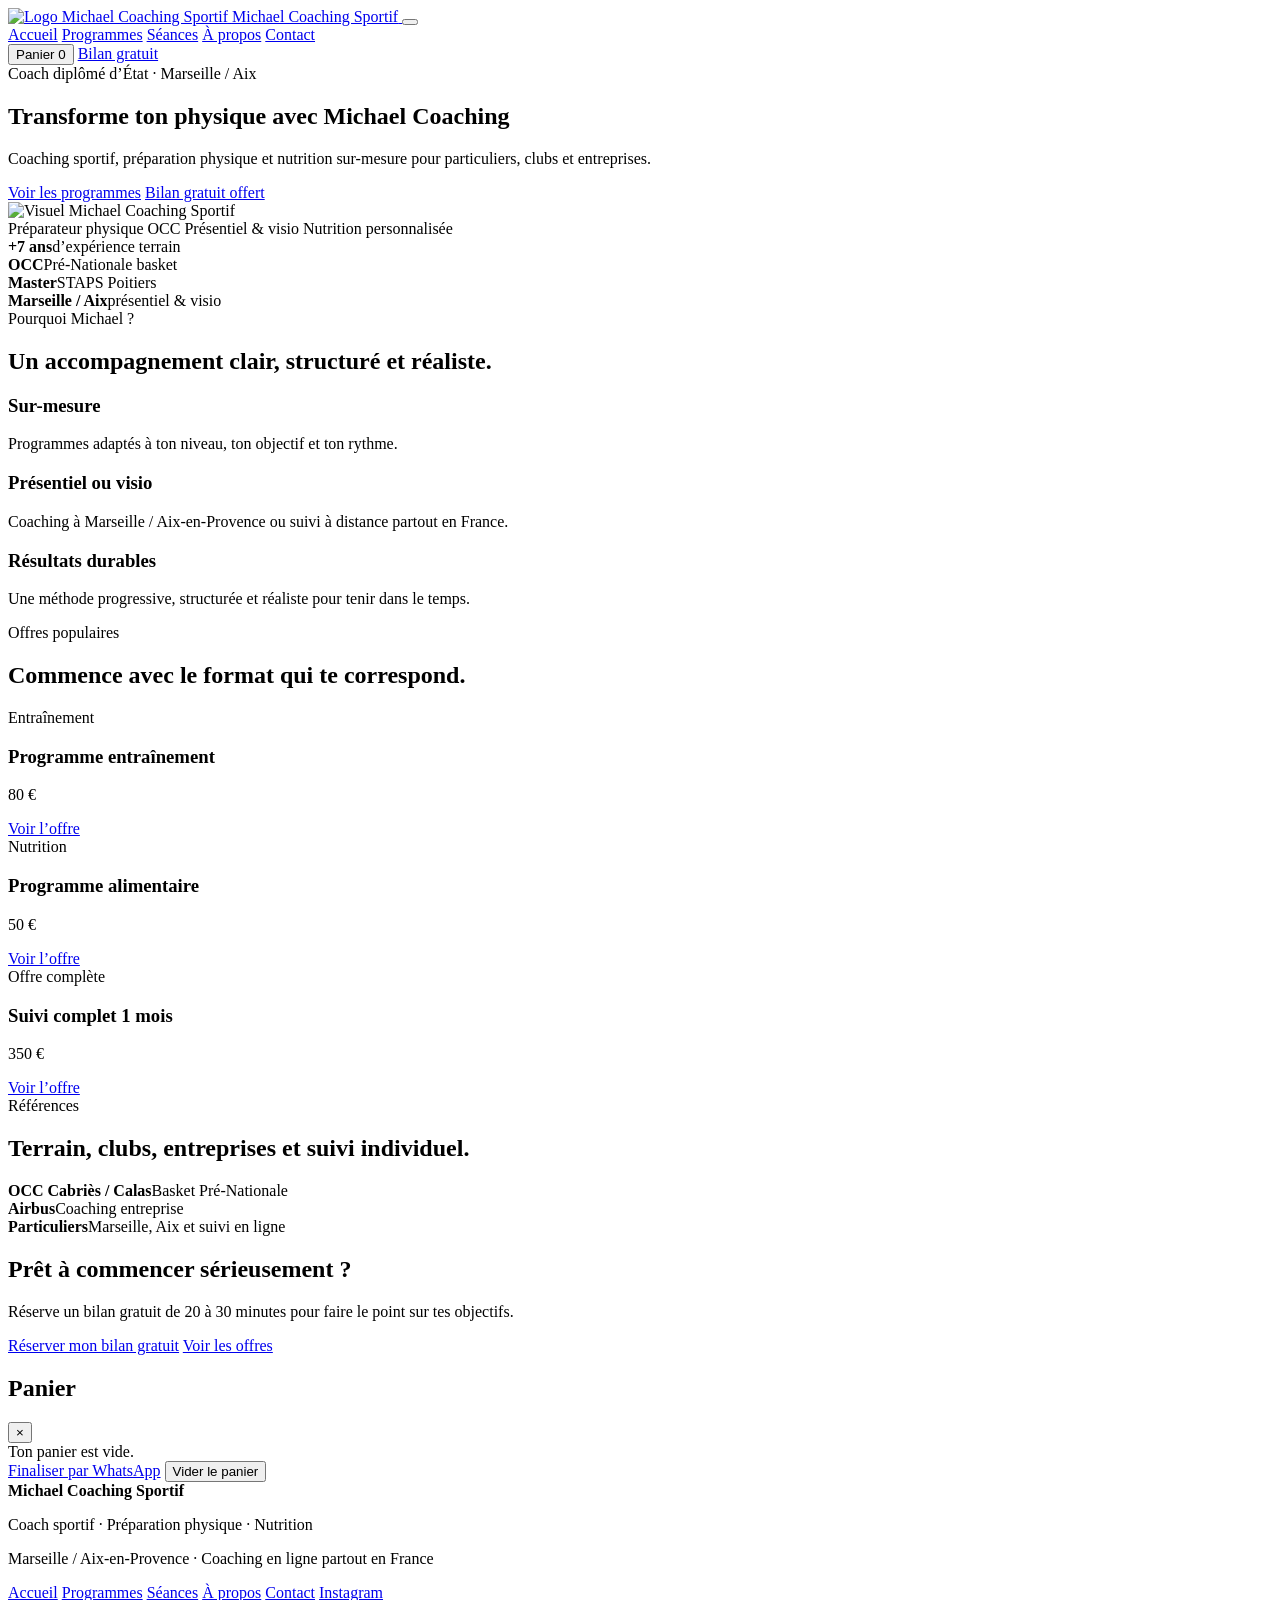
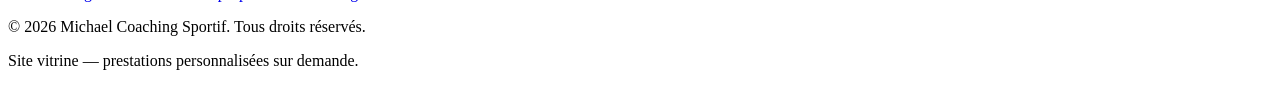
==== index.html @ f5c219a6 "Add files via upload" ====
<!DOCTYPE html>
<html lang="fr">
<head>
  <meta charset="UTF-8">
  <meta name="viewport" content="width=device-width, initial-scale=1.0">
  <title>Michael Coaching Sportif — Coach sportif Marseille & Aix-en-Provence</title>
  <meta name="description" content="Coaching sportif, préparation physique et nutrition personnalisée avec Michael Ahmeti, coach diplômé d’État à Marseille, Aix-en-Provence et en ligne.">
  <meta property="og:title" content="Michael Coaching Sportif — Coach sportif Marseille & Aix-en-Provence">
  <meta property="og:description" content="Coaching sportif, préparation physique et nutrition personnalisée avec Michael Ahmeti, coach diplômé d’État à Marseille, Aix-en-Provence et en ligne.">
  <meta property="og:type" content="website">
  <meta property="og:image" content="assets/images/hero-placeholder.svg">
  <link rel="icon" href="assets/logo.svg" type="image/svg+xml">
  <link rel="preconnect" href="https://fonts.googleapis.com">
  <link rel="preconnect" href="https://fonts.gstatic.com" crossorigin>
  <link href="https://fonts.googleapis.com/css2?family=Inter:wght@400;500;600;700;800;900&display=swap" rel="stylesheet">
  <link rel="stylesheet" href="css/style.css">
  <link rel="stylesheet" href="css/responsive.css">
</head>
<body>
  <header class="site-header">
    <div class="container header-inner">
      <a class="brand" href="index.html" aria-label="Accueil Michael Coaching Sportif">
        <img src="assets/logo.svg" alt="Logo Michael Coaching Sportif">
        <span>Michael Coaching Sportif</span>
      </a>
      <button class="menu-toggle" type="button" aria-label="Ouvrir le menu" aria-expanded="false" aria-controls="primary-nav">
        <span></span><span></span><span></span>
      </button>
      <nav id="primary-nav" class="primary-nav" aria-label="Navigation principale">
        <a href="index.html" class="is-active">Accueil</a>
        <a href="pages/programmes.html">Programmes</a>
        <a href="pages/seances.html">Séances</a>
        <a href="pages/about.html">À propos</a>
        <a href="pages/contact.html">Contact</a>
      </nav>
      <div class="header-actions">
        <button class="cart-toggle" type="button" aria-label="Ouvrir le panier">Panier <span class="cart-count">0</span></button>
        <a class="btn btn-primary btn-small" href="pages/contact.html#bilan">Bilan gratuit</a>
      </div>
    </div>
  </header>

  <main>
    <section class="hero section">
      <div class="container hero-grid">
        <div class="hero-content fade-in">
          <span class="eyebrow">Coach diplômé d’État · Marseille / Aix</span>
          <h1>Transforme ton physique avec Michael Coaching</h1>
          <p>Coaching sportif, préparation physique et nutrition sur-mesure pour particuliers, clubs et entreprises.</p>
          <div class="hero-actions">
            <a class="btn btn-primary" href="pages/programmes.html">Voir les programmes</a>
            <a class="btn btn-outline" href="pages/contact.html#bilan">Bilan gratuit offert</a>
          </div>
        </div>
        <div class="hero-visual fade-in">
          <img src="assets/images/hero-placeholder.svg" alt="Visuel Michael Coaching Sportif">
          <div class="visual-badges" aria-label="Points forts">
            <span>Préparateur physique OCC</span>
            <span>Présentiel & visio</span>
            <span>Nutrition personnalisée</span>
          </div>
        </div>
      </div>
    </section>

    <section class="stats section-tight" aria-label="Statistiques">
      <div class="container stats-grid">
        <div class="stat fade-in"><strong>+7 ans</strong><span>d’expérience terrain</span></div>
        <div class="stat fade-in"><strong>OCC</strong><span>Pré-Nationale basket</span></div>
        <div class="stat fade-in"><strong>Master</strong><span>STAPS Poitiers</span></div>
        <div class="stat fade-in"><strong>Marseille / Aix</strong><span>présentiel & visio</span></div>
      </div>
    </section>

    <section class="section">
      <div class="container">
        <div class="section-heading fade-in">
          <span class="eyebrow">Pourquoi Michael ?</span>
          <h2>Un accompagnement clair, structuré et réaliste.</h2>
        </div>
        <div class="cards-grid three">
          <article class="card fade-in">
            <h3>Sur-mesure</h3>
            <p>Programmes adaptés à ton niveau, ton objectif et ton rythme.</p>
          </article>
          <article class="card fade-in">
            <h3>Présentiel ou visio</h3>
            <p>Coaching à Marseille / Aix-en-Provence ou suivi à distance partout en France.</p>
          </article>
          <article class="card fade-in">
            <h3>Résultats durables</h3>
            <p>Une méthode progressive, structurée et réaliste pour tenir dans le temps.</p>
          </article>
        </div>
      </div>
    </section>

    <section class="section section-alt">
      <div class="container">
        <div class="section-heading fade-in">
          <span class="eyebrow">Offres populaires</span>
          <h2>Commence avec le format qui te correspond.</h2>
        </div>
        <div class="cards-grid three">
          <article class="product-card compact fade-in">
            <span class="badge">Entraînement</span>
            <h3>Programme entraînement</h3>
            <p class="price">80 €</p>
            <a class="btn btn-outline" href="pages/programmes.html">Voir l’offre</a>
          </article>
          <article class="product-card compact fade-in">
            <span class="badge">Nutrition</span>
            <h3>Programme alimentaire</h3>
            <p class="price">50 €</p>
            <a class="btn btn-outline" href="pages/programmes.html">Voir l’offre</a>
          </article>
          <article class="product-card compact featured fade-in">
            <span class="badge">Offre complète</span>
            <h3>Suivi complet 1 mois</h3>
            <p class="price">350 €</p>
            <a class="btn btn-primary" href="pages/programmes.html">Voir l’offre</a>
          </article>
        </div>
      </div>
    </section>

    <section class="section">
      <div class="container">
        <div class="section-heading fade-in">
          <span class="eyebrow">Références</span>
          <h2>Terrain, clubs, entreprises et suivi individuel.</h2>
        </div>
        <div class="reference-list fade-in">
          <div><strong>OCC Cabriès / Calas</strong><span>Basket Pré-Nationale</span></div>
          <div><strong>Airbus</strong><span>Coaching entreprise</span></div>
          <div><strong>Particuliers</strong><span>Marseille, Aix et suivi en ligne</span></div>
        </div>
      </div>
    </section>

    <section class="section cta-section">
      <div class="container cta-box fade-in">
        <h2>Prêt à commencer sérieusement ?</h2>
        <p>Réserve un bilan gratuit de 20 à 30 minutes pour faire le point sur tes objectifs.</p>
        <div class="cta-actions">
          <a class="btn btn-primary" href="pages/contact.html#bilan">Réserver mon bilan gratuit</a>
          <a class="btn btn-outline" href="pages/programmes.html">Voir les offres</a>
        </div>
      </div>
    </section>
  </main>

  <aside class="cart-panel" aria-hidden="true" aria-labelledby="cart-title">
    <div class="cart-panel-inner">
      <div class="cart-head">
        <h2 id="cart-title">Panier</h2>
        <button class="cart-close" type="button" aria-label="Fermer le panier">×</button>
      </div>
      <div class="cart-items"></div>
      <div class="cart-empty">Ton panier est vide.</div>
      <div class="cart-actions">
        <a class="btn btn-primary whatsapp-checkout" href="https://wa.me/33625187472" target="_blank" rel="noopener">Finaliser par WhatsApp</a>
        <button class="btn btn-outline cart-clear" type="button">Vider le panier</button>
      </div>
    </div>
  </aside>
  <div class="cart-overlay" aria-hidden="true"></div>
  <div class="toast" role="status" aria-live="polite"></div>

  <footer class="site-footer">
    <div class="container footer-grid">
      <div>
        <strong>Michael Coaching Sportif</strong>
        <p>Coach sportif · Préparation physique · Nutrition</p>
        <p>Marseille / Aix-en-Provence · Coaching en ligne partout en France</p>
      </div>
      <nav aria-label="Navigation pied de page">
        <a href="index.html">Accueil</a>
        <a href="pages/programmes.html">Programmes</a>
        <a href="pages/seances.html">Séances</a>
        <a href="pages/about.html">À propos</a>
        <a href="pages/contact.html">Contact</a>
        <a href="https://www.instagram.com/michael.coachingsportif/" target="_blank" rel="noopener">Instagram</a>
      </nav>
      <div class="footer-legal">
        <p>© 2026 Michael Coaching Sportif. Tous droits réservés.</p>
        <p>Site vitrine — prestations personnalisées sur demande.</p>
      </div>
    </div>
  </footer>

  <script src="js/main.js"></script>
</body>
</html>
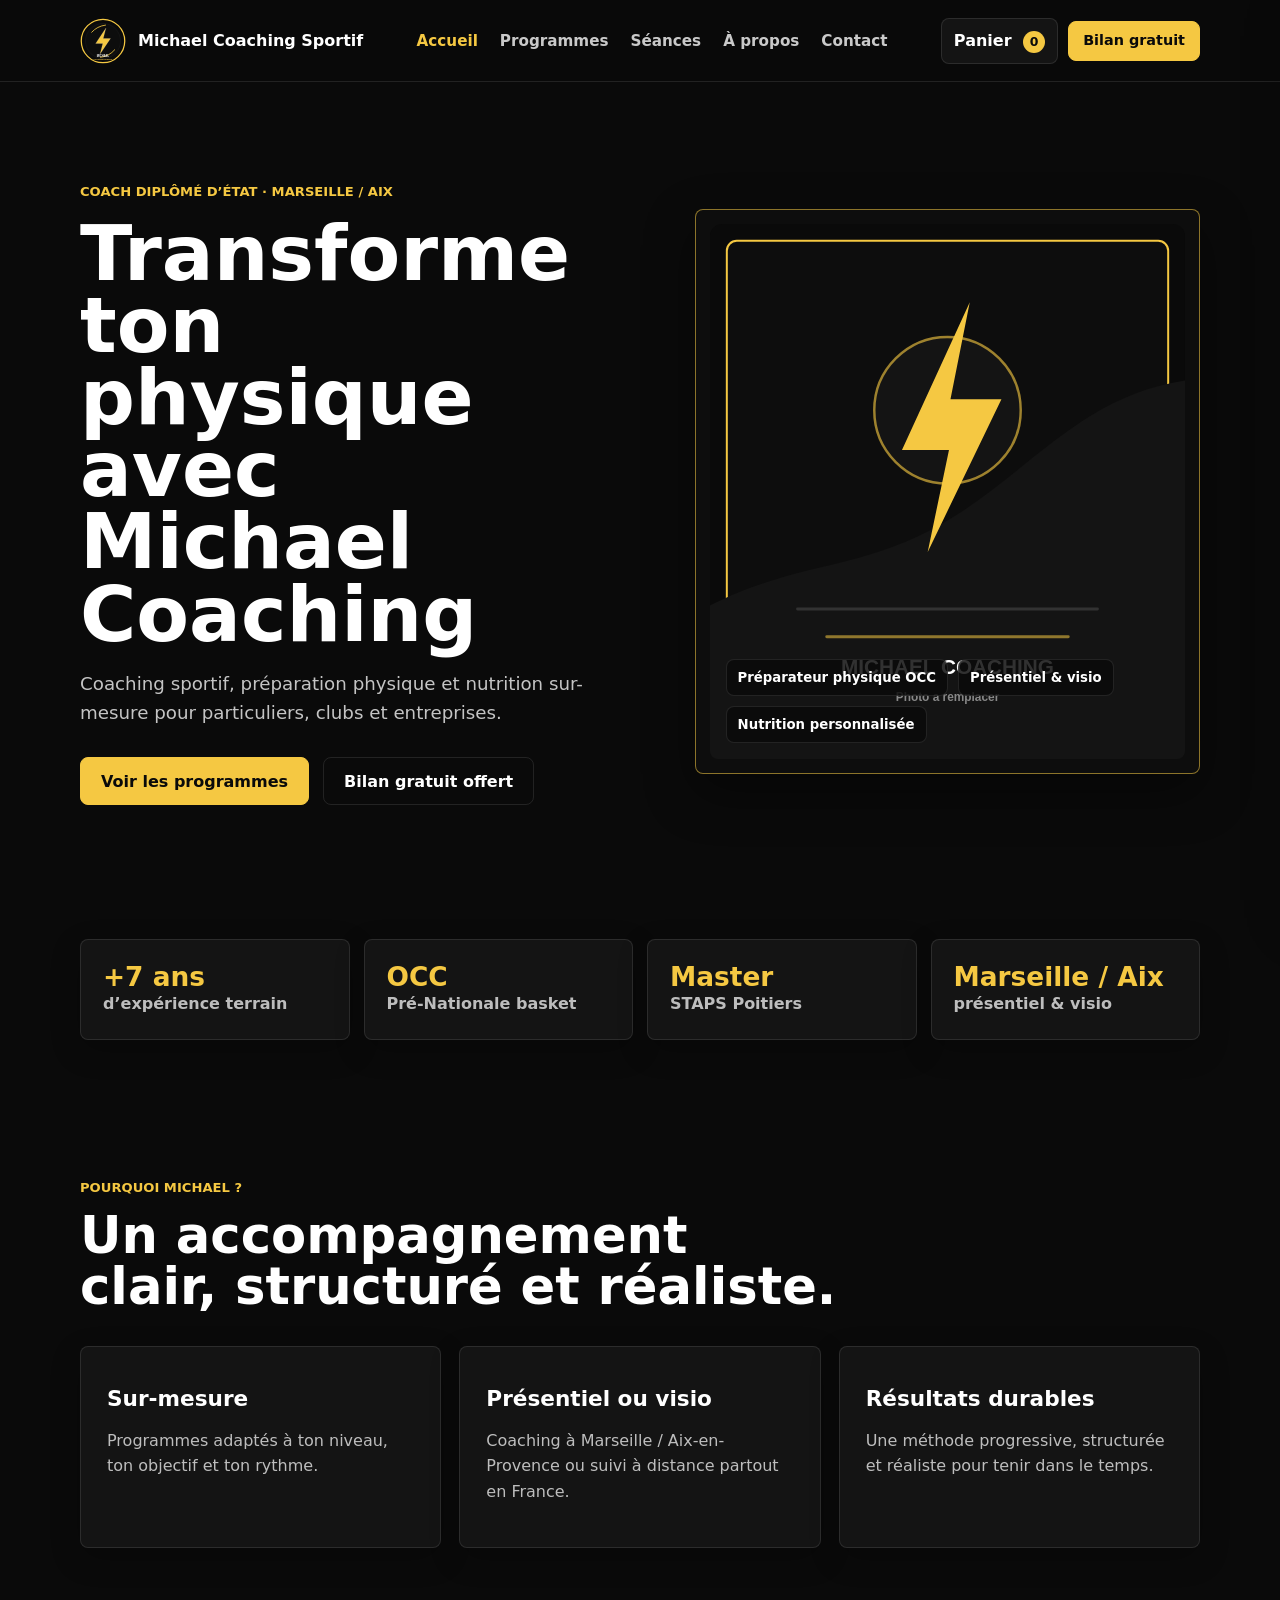
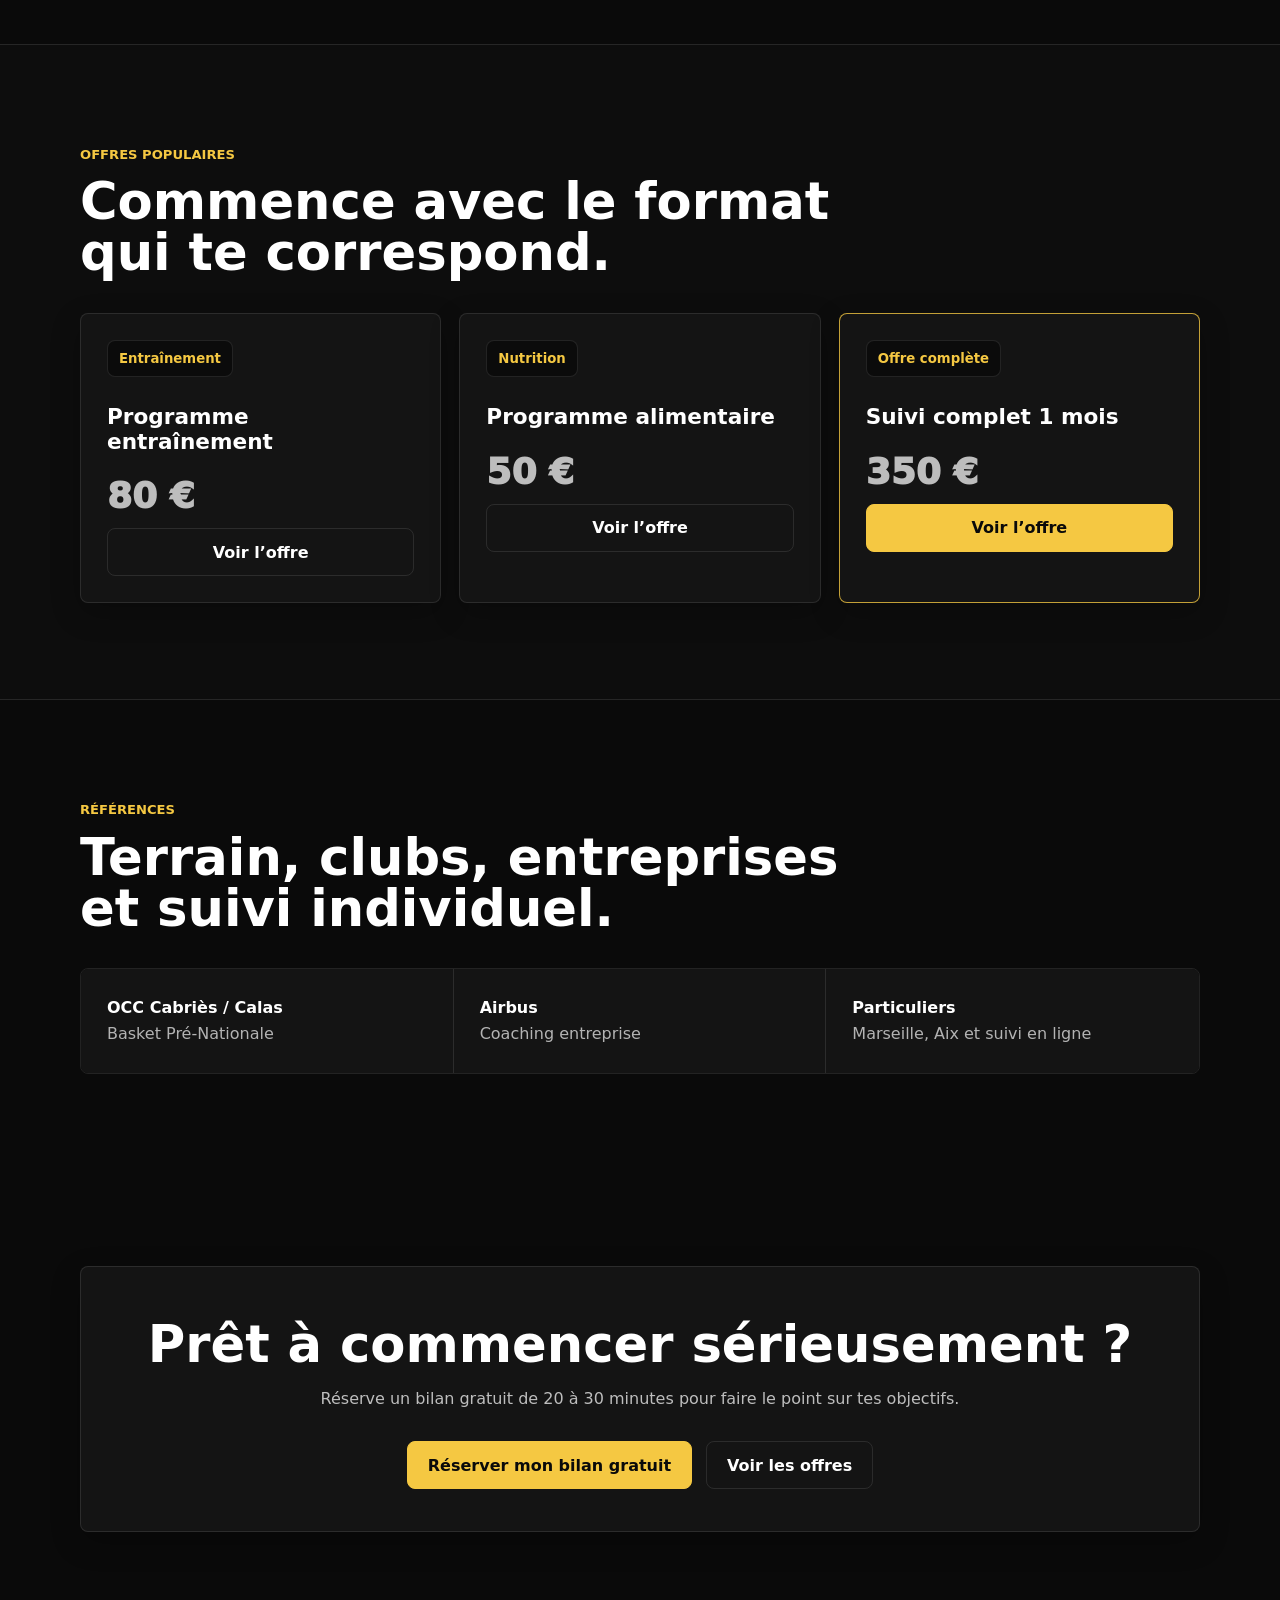
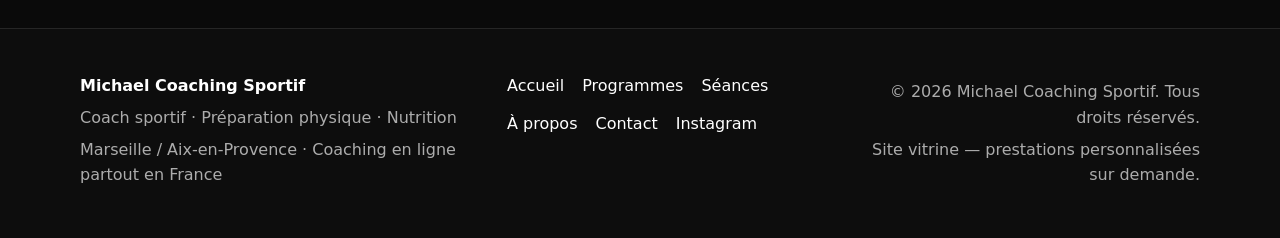
==== commit efcf45a7: "Add files via upload" ====
--- a/index.html
+++ b/index.html
@@ -8,19 +8,19 @@
   <meta property="og:title" content="Michael Coaching Sportif — Coach sportif Marseille & Aix-en-Provence">
   <meta property="og:description" content="Coaching sportif, préparation physique et nutrition personnalisée avec Michael Ahmeti, coach diplômé d’État à Marseille, Aix-en-Provence et en ligne.">
   <meta property="og:type" content="website">
-  <meta property="og:image" content="assets/images/hero-placeholder.svg">
-  <link rel="icon" href="assets/logo.svg" type="image/svg+xml">
+  <meta property="og:image" content="hero-placeholder.svg">
+  <link rel="icon" href="logo.svg" type="image/svg+xml">
   <link rel="preconnect" href="https://fonts.googleapis.com">
   <link rel="preconnect" href="https://fonts.gstatic.com" crossorigin>
   <link href="https://fonts.googleapis.com/css2?family=Inter:wght@400;500;600;700;800;900&display=swap" rel="stylesheet">
-  <link rel="stylesheet" href="css/style.css">
-  <link rel="stylesheet" href="css/responsive.css">
+  <link rel="stylesheet" href="style.css">
+  <link rel="stylesheet" href="responsive.css">
 </head>
 <body>
   <header class="site-header">
     <div class="container header-inner">
       <a class="brand" href="index.html" aria-label="Accueil Michael Coaching Sportif">
-        <img src="assets/logo.svg" alt="Logo Michael Coaching Sportif">
+        <img src="logo.svg" alt="Logo Michael Coaching Sportif">
         <span>Michael Coaching Sportif</span>
       </a>
       <button class="menu-toggle" type="button" aria-label="Ouvrir le menu" aria-expanded="false" aria-controls="primary-nav">
@@ -28,14 +28,14 @@
       </button>
       <nav id="primary-nav" class="primary-nav" aria-label="Navigation principale">
         <a href="index.html" class="is-active">Accueil</a>
-        <a href="pages/programmes.html">Programmes</a>
-        <a href="pages/seances.html">Séances</a>
-        <a href="pages/about.html">À propos</a>
-        <a href="pages/contact.html">Contact</a>
+        <a href="programmes.html">Programmes</a>
+        <a href="seances.html">Séances</a>
+        <a href="about.html">À propos</a>
+        <a href="contact.html">Contact</a>
       </nav>
       <div class="header-actions">
         <button class="cart-toggle" type="button" aria-label="Ouvrir le panier">Panier <span class="cart-count">0</span></button>
-        <a class="btn btn-primary btn-small" href="pages/contact.html#bilan">Bilan gratuit</a>
+        <a class="btn btn-primary btn-small" href="contact.html#bilan">Bilan gratuit</a>
       </div>
     </div>
   </header>
@@ -48,12 +48,12 @@
           <h1>Transforme ton physique avec Michael Coaching</h1>
           <p>Coaching sportif, préparation physique et nutrition sur-mesure pour particuliers, clubs et entreprises.</p>
           <div class="hero-actions">
-            <a class="btn btn-primary" href="pages/programmes.html">Voir les programmes</a>
-            <a class="btn btn-outline" href="pages/contact.html#bilan">Bilan gratuit offert</a>
+            <a class="btn btn-primary" href="programmes.html">Voir les programmes</a>
+            <a class="btn btn-outline" href="contact.html#bilan">Bilan gratuit offert</a>
           </div>
         </div>
         <div class="hero-visual fade-in">
-          <img src="assets/images/hero-placeholder.svg" alt="Visuel Michael Coaching Sportif">
+          <img src="hero-placeholder.svg" alt="Visuel Michael Coaching Sportif">
           <div class="visual-badges" aria-label="Points forts">
             <span>Préparateur physique OCC</span>
             <span>Présentiel & visio</span>
@@ -106,19 +106,19 @@
             <span class="badge">Entraînement</span>
             <h3>Programme entraînement</h3>
             <p class="price">80 €</p>
-            <a class="btn btn-outline" href="pages/programmes.html">Voir l’offre</a>
+            <a class="btn btn-outline" href="programmes.html">Voir l’offre</a>
           </article>
           <article class="product-card compact fade-in">
             <span class="badge">Nutrition</span>
             <h3>Programme alimentaire</h3>
             <p class="price">50 €</p>
-            <a class="btn btn-outline" href="pages/programmes.html">Voir l’offre</a>
+            <a class="btn btn-outline" href="programmes.html">Voir l’offre</a>
           </article>
           <article class="product-card compact featured fade-in">
             <span class="badge">Offre complète</span>
             <h3>Suivi complet 1 mois</h3>
             <p class="price">350 €</p>
-            <a class="btn btn-primary" href="pages/programmes.html">Voir l’offre</a>
+            <a class="btn btn-primary" href="programmes.html">Voir l’offre</a>
           </article>
         </div>
       </div>
@@ -143,8 +143,8 @@
         <h2>Prêt à commencer sérieusement ?</h2>
         <p>Réserve un bilan gratuit de 20 à 30 minutes pour faire le point sur tes objectifs.</p>
         <div class="cta-actions">
-          <a class="btn btn-primary" href="pages/contact.html#bilan">Réserver mon bilan gratuit</a>
-          <a class="btn btn-outline" href="pages/programmes.html">Voir les offres</a>
+          <a class="btn btn-primary" href="contact.html#bilan">Réserver mon bilan gratuit</a>
+          <a class="btn btn-outline" href="programmes.html">Voir les offres</a>
         </div>
       </div>
     </section>
@@ -176,10 +176,10 @@
       </div>
       <nav aria-label="Navigation pied de page">
         <a href="index.html">Accueil</a>
-        <a href="pages/programmes.html">Programmes</a>
-        <a href="pages/seances.html">Séances</a>
-        <a href="pages/about.html">À propos</a>
-        <a href="pages/contact.html">Contact</a>
+        <a href="programmes.html">Programmes</a>
+        <a href="seances.html">Séances</a>
+        <a href="about.html">À propos</a>
+        <a href="contact.html">Contact</a>
         <a href="https://www.instagram.com/michael.coachingsportif/" target="_blank" rel="noopener">Instagram</a>
       </nav>
       <div class="footer-legal">
@@ -189,6 +189,6 @@
     </div>
   </footer>
 
-  <script src="js/main.js"></script>
+  <script src="main.js"></script>
 </body>
 </html>
--- a/style.css
+++ b/style.css
@@ -0,0 +1,916 @@
+:root {
+  --black: #0a0a0a;
+  --black-2: #0d0d0d;
+  --dark: #141414;
+  --gold: #f5c842;
+  --white: #ffffff;
+  --muted: #888888;
+  --border: rgba(255,255,255,0.10);
+  --whatsapp: #25D366;
+  --shadow: 0 18px 50px rgba(0,0,0,0.42);
+  --radius: 8px;
+  --header-height: 82px;
+}
+
+* {
+  box-sizing: border-box;
+}
+
+html {
+  scroll-behavior: smooth;
+}
+
+body {
+  margin: 0;
+  font-family: "Inter", system-ui, sans-serif;
+  background: var(--black);
+  color: var(--white);
+  font-size: 16px;
+  line-height: 1.6;
+  overflow-x: hidden;
+}
+
+img {
+  display: block;
+  max-width: 100%;
+}
+
+a {
+  color: inherit;
+  text-decoration: none;
+}
+
+button,
+input,
+select,
+textarea {
+  font: inherit;
+}
+
+button {
+  cursor: pointer;
+}
+
+:focus-visible {
+  outline: 3px solid rgba(245,200,66,0.75);
+  outline-offset: 3px;
+}
+
+.container {
+  width: min(1120px, calc(100% - 40px));
+  margin: 0 auto;
+}
+
+.narrow {
+  max-width: 820px;
+}
+
+.section {
+  padding: 96px 0;
+}
+
+.section-tight {
+  padding: 38px 0;
+}
+
+.section-alt {
+  background: var(--black-2);
+  border-top: 1px solid var(--border);
+  border-bottom: 1px solid var(--border);
+}
+
+.site-header {
+  position: fixed;
+  inset: 0 0 auto 0;
+  z-index: 80;
+  height: var(--header-height);
+  background: rgba(10,10,10,0.92);
+  border-bottom: 1px solid var(--border);
+  backdrop-filter: blur(14px);
+}
+
+.header-inner {
+  min-height: var(--header-height);
+  display: flex;
+  align-items: center;
+  justify-content: space-between;
+  gap: 22px;
+}
+
+.brand {
+  display: flex;
+  align-items: center;
+  gap: 12px;
+  font-weight: 900;
+  letter-spacing: 0;
+  white-space: nowrap;
+}
+
+.brand img {
+  width: 46px;
+  height: 46px;
+}
+
+.primary-nav {
+  display: flex;
+  align-items: center;
+  gap: 22px;
+  color: rgba(255,255,255,0.78);
+  font-size: 0.95rem;
+  font-weight: 700;
+}
+
+.primary-nav a {
+  transition: color .2s ease;
+}
+
+.primary-nav a:hover,
+.primary-nav a.is-active {
+  color: var(--gold);
+}
+
+.header-actions {
+  display: flex;
+  align-items: center;
+  gap: 10px;
+}
+
+.menu-toggle {
+  display: none;
+  width: 42px;
+  height: 42px;
+  border: 1px solid var(--border);
+  background: var(--dark);
+  border-radius: var(--radius);
+  padding: 9px;
+}
+
+.menu-toggle span {
+  display: block;
+  height: 2px;
+  margin: 5px 0;
+  background: var(--white);
+  transition: transform .2s ease, opacity .2s ease;
+}
+
+.menu-toggle.is-open span:nth-child(1) {
+  transform: translateY(7px) rotate(45deg);
+}
+
+.menu-toggle.is-open span:nth-child(2) {
+  opacity: 0;
+}
+
+.menu-toggle.is-open span:nth-child(3) {
+  transform: translateY(-7px) rotate(-45deg);
+}
+
+.btn {
+  display: inline-flex;
+  align-items: center;
+  justify-content: center;
+  min-height: 48px;
+  padding: 13px 20px;
+  border-radius: var(--radius);
+  border: 1px solid transparent;
+  font-weight: 850;
+  line-height: 1.1;
+  text-align: center;
+  transition: transform .2s ease, background .2s ease, border-color .2s ease, color .2s ease;
+}
+
+.btn:hover {
+  transform: translateY(-2px);
+}
+
+.btn-primary {
+  background: var(--gold);
+  color: var(--black);
+  border-color: var(--gold);
+}
+
+.btn-outline {
+  background: transparent;
+  color: var(--white);
+  border-color: var(--border);
+}
+
+.btn-outline:hover {
+  border-color: var(--gold);
+  color: var(--gold);
+}
+
+.btn-whatsapp {
+  background: var(--whatsapp);
+  border-color: var(--whatsapp);
+  color: var(--black);
+}
+
+.btn-small {
+  min-height: 40px;
+  padding: 10px 14px;
+  font-size: .9rem;
+}
+
+.btn-large {
+  width: 100%;
+  min-height: 58px;
+  font-size: 1.06rem;
+}
+
+.cart-toggle {
+  min-height: 40px;
+  padding: 9px 12px;
+  border: 1px solid var(--border);
+  border-radius: var(--radius);
+  background: var(--dark);
+  color: var(--white);
+  font-weight: 800;
+}
+
+.cart-count {
+  display: inline-flex;
+  align-items: center;
+  justify-content: center;
+  min-width: 22px;
+  height: 22px;
+  margin-left: 6px;
+  border-radius: 999px;
+  background: var(--gold);
+  color: var(--black);
+  font-size: .78rem;
+}
+
+main {
+  padding-top: var(--header-height);
+}
+
+.hero {
+  min-height: calc(100vh - var(--header-height));
+  display: flex;
+  align-items: center;
+}
+
+.hero-grid,
+.about-grid,
+.contact-grid {
+  display: grid;
+  grid-template-columns: 1.05fr .95fr;
+  align-items: center;
+  gap: 56px;
+}
+
+.hero h1,
+.page-hero h1,
+.about-hero h1 {
+  margin: 14px 0 18px;
+  font-size: clamp(2.6rem, 6vw, 5.7rem);
+  line-height: .94;
+  letter-spacing: 0;
+}
+
+.hero p,
+.page-hero p,
+.about-hero p {
+  max-width: 680px;
+  color: rgba(255,255,255,0.76);
+  font-size: 1.14rem;
+}
+
+.eyebrow {
+  display: inline-flex;
+  color: var(--gold);
+  font-weight: 900;
+  text-transform: uppercase;
+  letter-spacing: 0;
+  font-size: .82rem;
+}
+
+.hero-actions,
+.cta-actions {
+  display: flex;
+  flex-wrap: wrap;
+  gap: 14px;
+  margin-top: 30px;
+}
+
+.hero-visual {
+  position: relative;
+  padding: 14px;
+  border: 1px solid rgba(245,200,66,0.55);
+  border-radius: var(--radius);
+  background: var(--black-2);
+  box-shadow: var(--shadow);
+}
+
+.hero-visual img,
+.about-photo {
+  border-radius: var(--radius);
+}
+
+.visual-badges {
+  position: absolute;
+  left: 30px;
+  right: 30px;
+  bottom: 30px;
+  display: flex;
+  flex-wrap: wrap;
+  gap: 10px;
+}
+
+.visual-badges span,
+.badge,
+.tag-cloud span,
+.pillars span {
+  display: inline-flex;
+  align-items: center;
+  width: fit-content;
+  min-height: 32px;
+  padding: 7px 11px;
+  border: 1px solid var(--border);
+  border-radius: var(--radius);
+  background: rgba(10,10,10,.84);
+  color: var(--white);
+  font-size: .83rem;
+  font-weight: 800;
+}
+
+.badge {
+  color: var(--gold);
+}
+
+.badge-gold {
+  background: var(--gold);
+  color: var(--black);
+  border-color: var(--gold);
+}
+
+.stats-grid {
+  display: grid;
+  grid-template-columns: repeat(4, 1fr);
+  gap: 14px;
+}
+
+.stat,
+.card,
+.product-card,
+.service-card,
+.contact-form,
+.contact-card,
+.cta-box {
+  background: var(--dark);
+  border: 1px solid var(--border);
+  border-radius: var(--radius);
+  box-shadow: 0 10px 30px rgba(0,0,0,0.24);
+}
+
+.stat {
+  padding: 22px;
+}
+
+.stat strong {
+  display: block;
+  color: var(--gold);
+  font-size: 1.65rem;
+  line-height: 1.1;
+}
+
+.stat span {
+  color: rgba(255,255,255,0.72);
+  font-weight: 650;
+}
+
+.section-heading {
+  max-width: 760px;
+  margin-bottom: 34px;
+}
+
+.section-heading h2,
+.cta-box h2 {
+  margin: 10px 0 0;
+  font-size: clamp(2rem, 4vw, 3.3rem);
+  line-height: 1;
+  letter-spacing: 0;
+}
+
+.cards-grid,
+.products-grid {
+  display: grid;
+  gap: 18px;
+}
+
+.cards-grid.three,
+.products-grid {
+  grid-template-columns: repeat(3, 1fr);
+}
+
+.cards-grid.two {
+  grid-template-columns: repeat(2, 1fr);
+}
+
+.card,
+.product-card {
+  padding: 26px;
+  transition: transform .2s ease, border-color .2s ease, box-shadow .2s ease;
+}
+
+.card:hover,
+.product-card:hover,
+.service-card:hover {
+  transform: translateY(-4px);
+  border-color: rgba(245,200,66,.48);
+  box-shadow: var(--shadow);
+}
+
+.card h3,
+.product-card h2,
+.product-card h3,
+.service-card h3 {
+  margin: 14px 0 10px;
+  font-size: 1.35rem;
+  line-height: 1.15;
+}
+
+.card p,
+.product-card p,
+.service-card p,
+.cta-box p,
+.contact-card dd {
+  color: rgba(255,255,255,0.72);
+}
+
+.product-card {
+  display: flex;
+  flex-direction: column;
+  gap: 14px;
+}
+
+.product-card.compact {
+  min-height: 260px;
+}
+
+.product-card.featured,
+.star-offer {
+  border-color: rgba(245,200,66,.78);
+}
+
+.price {
+  margin: 0;
+  color: var(--gold);
+  font-size: 2.25rem;
+  font-weight: 950;
+  line-height: 1;
+}
+
+.subprice {
+  margin: -6px 0 0;
+  color: rgba(255,255,255,0.68);
+  font-weight: 700;
+}
+
+.check-list {
+  margin: 0;
+  padding: 0;
+  list-style: none;
+  color: rgba(255,255,255,0.76);
+}
+
+.check-list li {
+  position: relative;
+  padding-left: 22px;
+  margin: 9px 0;
+}
+
+.check-list li::before {
+  content: "";
+  position: absolute;
+  left: 0;
+  top: .7em;
+  width: 8px;
+  height: 8px;
+  border-radius: 999px;
+  background: var(--gold);
+}
+
+.reference-list {
+  display: grid;
+  grid-template-columns: repeat(3, 1fr);
+  border: 1px solid var(--border);
+  border-radius: var(--radius);
+  overflow: hidden;
+}
+
+.reference-list div {
+  padding: 26px;
+  background: var(--dark);
+  border-right: 1px solid var(--border);
+}
+
+.reference-list div:last-child {
+  border-right: 0;
+}
+
+.reference-list strong,
+.reference-list span {
+  display: block;
+}
+
+.reference-list span {
+  color: rgba(255,255,255,0.68);
+}
+
+.cta-box {
+  padding: 42px;
+  text-align: center;
+}
+
+.cta-box p {
+  max-width: 660px;
+  margin: 16px auto 0;
+}
+
+.cta-actions {
+  justify-content: center;
+}
+
+.page-hero {
+  text-align: center;
+}
+
+.page-hero .container {
+  margin-inline: auto;
+}
+
+.filters {
+  display: flex;
+  flex-wrap: wrap;
+  gap: 10px;
+  margin-bottom: 28px;
+}
+
+.filter-btn {
+  min-height: 44px;
+  padding: 10px 15px;
+  border: 1px solid var(--border);
+  border-radius: var(--radius);
+  background: var(--dark);
+  color: var(--white);
+  font-weight: 850;
+}
+
+.filter-btn.is-active,
+.filter-btn:hover {
+  background: var(--gold);
+  border-color: var(--gold);
+  color: var(--black);
+}
+
+.star-offer {
+  grid-column: 1 / -1;
+  display: grid;
+  grid-template-columns: 1fr 1fr;
+  gap: 28px;
+  background: var(--black);
+}
+
+.star-offer .btn {
+  grid-column: 1 / -1;
+}
+
+.pillars {
+  display: grid;
+  grid-template-columns: repeat(3, 1fr);
+  gap: 10px;
+  align-content: start;
+}
+
+.pillars span {
+  width: 100%;
+  justify-content: center;
+  background: var(--black-2);
+}
+
+.offer-list {
+  display: grid;
+  gap: 16px;
+}
+
+.service-card {
+  display: grid;
+  grid-template-columns: 1fr auto auto;
+  align-items: center;
+  gap: 24px;
+  padding: 24px;
+  transition: transform .2s ease, border-color .2s ease, box-shadow .2s ease;
+}
+
+.about-photo {
+  border: 1px solid rgba(245,200,66,.48);
+  background: var(--dark);
+}
+
+.timeline {
+  position: relative;
+  margin: 0;
+  padding: 0 0 0 24px;
+  list-style: none;
+}
+
+.timeline::before {
+  content: "";
+  position: absolute;
+  left: 6px;
+  top: 6px;
+  bottom: 6px;
+  width: 2px;
+  background: rgba(245,200,66,.45);
+}
+
+.timeline li {
+  position: relative;
+  display: grid;
+  grid-template-columns: 230px 1fr;
+  gap: 18px;
+  padding: 20px 0;
+  border-bottom: 1px solid var(--border);
+}
+
+.timeline li::before {
+  content: "";
+  position: absolute;
+  left: -24px;
+  top: 28px;
+  width: 14px;
+  height: 14px;
+  border-radius: 999px;
+  background: var(--gold);
+}
+
+.timeline strong {
+  color: var(--gold);
+}
+
+.timeline span {
+  color: rgba(255,255,255,.78);
+}
+
+.tag-cloud {
+  display: flex;
+  flex-wrap: wrap;
+  gap: 12px;
+}
+
+.tag-cloud span {
+  background: var(--dark);
+}
+
+.contact-grid {
+  align-items: start;
+}
+
+.contact-form,
+.contact-card {
+  padding: 28px;
+}
+
+.form-row {
+  display: grid;
+  gap: 8px;
+  margin-bottom: 18px;
+}
+
+.form-row label {
+  font-weight: 850;
+}
+
+.form-row input,
+.form-row select,
+.form-row textarea {
+  width: 100%;
+  border: 1px solid var(--border);
+  border-radius: var(--radius);
+  background: var(--black-2);
+  color: var(--white);
+  padding: 13px 14px;
+}
+
+.form-row textarea {
+  resize: vertical;
+}
+
+.form-confirmation {
+  min-height: 28px;
+  color: var(--gold);
+  font-weight: 750;
+}
+
+.contact-card h2 {
+  margin-top: 0;
+}
+
+.contact-card dl {
+  display: grid;
+  gap: 18px;
+  margin: 0 0 28px;
+}
+
+.contact-card dt {
+  color: var(--gold);
+  font-weight: 900;
+}
+
+.contact-card dd {
+  margin: 4px 0 0;
+  overflow-wrap: anywhere;
+}
+
+.contact-card a:not(.btn) {
+  color: var(--white);
+}
+
+.cart-panel {
+  position: fixed;
+  inset: 0 0 0 auto;
+  z-index: 120;
+  width: min(420px, 100%);
+  transform: translateX(105%);
+  transition: transform .25s ease;
+}
+
+.cart-panel.is-open {
+  transform: translateX(0);
+}
+
+.cart-panel-inner {
+  min-height: 100%;
+  padding: 24px;
+  background: var(--black-2);
+  border-left: 1px solid var(--border);
+  box-shadow: var(--shadow);
+}
+
+.cart-head {
+  display: flex;
+  align-items: center;
+  justify-content: space-between;
+  gap: 14px;
+  margin-bottom: 20px;
+}
+
+.cart-head h2 {
+  margin: 0;
+}
+
+.cart-close {
+  width: 42px;
+  height: 42px;
+  border: 1px solid var(--border);
+  border-radius: var(--radius);
+  background: var(--dark);
+  color: var(--white);
+  font-size: 1.8rem;
+  line-height: 1;
+}
+
+.cart-items {
+  display: grid;
+  gap: 12px;
+}
+
+.cart-item {
+  display: grid;
+  grid-template-columns: 1fr auto;
+  gap: 10px;
+  padding: 14px;
+  border: 1px solid var(--border);
+  border-radius: var(--radius);
+  background: var(--dark);
+}
+
+.cart-item strong,
+.cart-item span {
+  display: block;
+}
+
+.cart-item span {
+  color: var(--gold);
+  font-weight: 850;
+}
+
+.cart-item button {
+  width: 34px;
+  height: 34px;
+  border: 1px solid var(--border);
+  border-radius: var(--radius);
+  background: var(--black);
+  color: var(--white);
+}
+
+.cart-empty {
+  margin: 24px 0;
+  color: var(--muted);
+}
+
+.cart-actions {
+  display: grid;
+  gap: 12px;
+  margin-top: 24px;
+}
+
+.cart-overlay {
+  position: fixed;
+  inset: 0;
+  z-index: 110;
+  background: rgba(0,0,0,.58);
+  opacity: 0;
+  pointer-events: none;
+  transition: opacity .25s ease;
+}
+
+.cart-overlay.is-open {
+  opacity: 1;
+  pointer-events: auto;
+}
+
+.toast {
+  position: fixed;
+  left: 50%;
+  bottom: 26px;
+  z-index: 140;
+  width: min(460px, calc(100% - 32px));
+  transform: translate(-50%, 18px);
+  opacity: 0;
+  padding: 14px 18px;
+  border: 1px solid rgba(245,200,66,.54);
+  border-radius: var(--radius);
+  background: var(--dark);
+  color: var(--white);
+  font-weight: 800;
+  text-align: center;
+  transition: opacity .2s ease, transform .2s ease;
+  pointer-events: none;
+}
+
+.toast.is-visible {
+  opacity: 1;
+  transform: translate(-50%, 0);
+}
+
+.site-footer {
+  padding: 44px 0;
+  background: var(--black-2);
+  border-top: 1px solid var(--border);
+}
+
+.footer-grid {
+  display: grid;
+  grid-template-columns: 1.2fr 1fr 1fr;
+  gap: 28px;
+  align-items: start;
+}
+
+.site-footer p {
+  margin: 6px 0;
+  color: rgba(255,255,255,.66);
+}
+
+.site-footer nav {
+  display: flex;
+  flex-wrap: wrap;
+  gap: 12px 18px;
+}
+
+.site-footer a:hover {
+  color: var(--gold);
+}
+
+.footer-legal {
+  text-align: right;
+}
+
+.fade-in {
+  opacity: 0;
+  transform: translateY(18px);
+  transition: opacity .55s ease, transform .55s ease;
+}
+
+.fade-in.is-visible {
+  opacity: 1;
+  transform: translateY(0);
+}
+
+@media (prefers-reduced-motion: reduce) {
+  *,
+  *::before,
+  *::after {
+    scroll-behavior: auto !important;
+    transition-duration: .01ms !important;
+    animation-duration: .01ms !important;
+    animation-iteration-count: 1 !important;
+  }
+
+  .fade-in {
+    opacity: 1;
+    transform: none;
+  }
+}
--- a/responsive.css
+++ b/responsive.css
@@ -0,0 +1,272 @@
+@media (max-width: 1120px) {
+  .brand span {
+    max-width: 160px;
+    white-space: normal;
+    line-height: 1.1;
+  }
+
+  .primary-nav {
+    gap: 14px;
+  }
+
+  .hero-grid,
+  .about-grid,
+  .contact-grid {
+    gap: 34px;
+  }
+}
+
+@media (max-width: 1024px) {
+  :root {
+    --header-height: 76px;
+  }
+
+  .container {
+    width: min(940px, calc(100% - 32px));
+  }
+
+  .menu-toggle {
+    display: block;
+  }
+
+  .primary-nav {
+    position: fixed;
+    top: var(--header-height);
+    left: 16px;
+    right: 16px;
+    display: grid;
+    gap: 0;
+    padding: 10px;
+    border: 1px solid var(--border);
+    border-radius: 8px;
+    background: #0d0d0d;
+    box-shadow: 0 18px 50px rgba(0,0,0,.42);
+    transform: translateY(-18px);
+    opacity: 0;
+    pointer-events: none;
+    transition: opacity .2s ease, transform .2s ease;
+  }
+
+  .primary-nav.is-open {
+    transform: translateY(0);
+    opacity: 1;
+    pointer-events: auto;
+  }
+
+  .primary-nav a {
+    min-height: 46px;
+    display: flex;
+    align-items: center;
+    padding: 10px 12px;
+    border-radius: 8px;
+  }
+
+  .primary-nav a:hover,
+  .primary-nav a.is-active {
+    background: #141414;
+  }
+
+  .hero {
+    min-height: auto;
+  }
+
+  .hero-grid,
+  .about-grid,
+  .contact-grid {
+    grid-template-columns: 1fr;
+  }
+
+  .hero-visual,
+  .about-photo {
+    max-width: 620px;
+    margin-inline: auto;
+  }
+
+  .stats-grid,
+  .cards-grid.three,
+  .products-grid {
+    grid-template-columns: repeat(2, 1fr);
+  }
+
+  .reference-list {
+    grid-template-columns: 1fr;
+  }
+
+  .reference-list div {
+    border-right: 0;
+    border-bottom: 1px solid var(--border);
+  }
+
+  .reference-list div:last-child {
+    border-bottom: 0;
+  }
+
+  .footer-grid {
+    grid-template-columns: 1fr 1fr;
+  }
+
+  .footer-legal {
+    text-align: left;
+  }
+}
+
+@media (max-width: 767px) {
+  body {
+    font-size: 16px;
+  }
+
+  .container {
+    width: calc(100% - 28px);
+  }
+
+  .section {
+    padding: 64px 0;
+  }
+
+  .section-tight {
+    padding: 24px 0;
+  }
+
+  .brand img {
+    width: 40px;
+    height: 40px;
+  }
+
+  .brand span {
+    max-width: 128px;
+    font-size: .9rem;
+  }
+
+  .header-inner {
+    gap: 8px;
+  }
+
+  .cart-toggle {
+    padding: 8px 9px;
+    font-size: .86rem;
+  }
+
+  .btn-small {
+    min-height: 38px;
+    padding: 9px 10px;
+    font-size: .82rem;
+  }
+
+  .hero h1,
+  .page-hero h1,
+  .about-hero h1 {
+    font-size: clamp(2.25rem, 12vw, 3.5rem);
+  }
+
+  .hero p,
+  .page-hero p,
+  .about-hero p {
+    font-size: 1rem;
+  }
+
+  .hero-actions,
+  .cta-actions {
+    display: grid;
+  }
+
+  .btn {
+    width: 100%;
+  }
+
+  .visual-badges {
+    position: static;
+    margin-top: 12px;
+  }
+
+  .visual-badges span {
+    width: 100%;
+  }
+
+  .stats-grid,
+  .cards-grid.three,
+  .cards-grid.two,
+  .products-grid,
+  .pillars {
+    grid-template-columns: 1fr;
+  }
+
+  .stat,
+  .card,
+  .product-card,
+  .service-card,
+  .contact-form,
+  .contact-card,
+  .cta-box {
+    padding: 20px;
+  }
+
+  .price {
+    font-size: 2rem;
+  }
+
+  .star-offer {
+    grid-template-columns: 1fr;
+  }
+
+  .star-offer .btn {
+    grid-column: auto;
+  }
+
+  .service-card {
+    grid-template-columns: 1fr;
+    gap: 14px;
+  }
+
+  .filters {
+    display: grid;
+    grid-template-columns: 1fr;
+  }
+
+  .filter-btn {
+    width: 100%;
+  }
+
+  .timeline {
+    padding-left: 20px;
+  }
+
+  .timeline li {
+    grid-template-columns: 1fr;
+    gap: 4px;
+  }
+
+  .timeline li::before {
+    left: -21px;
+  }
+
+  .tag-cloud span {
+    width: 100%;
+  }
+
+  .cart-panel-inner {
+    padding: 18px;
+  }
+
+  .footer-grid {
+    grid-template-columns: 1fr;
+  }
+
+  .site-footer nav {
+    display: grid;
+    gap: 10px;
+  }
+}
+
+@media (max-width: 390px) {
+  .brand span {
+    display: none;
+  }
+
+  .header-actions {
+    gap: 6px;
+  }
+
+  .menu-toggle {
+    width: 40px;
+  }
+}
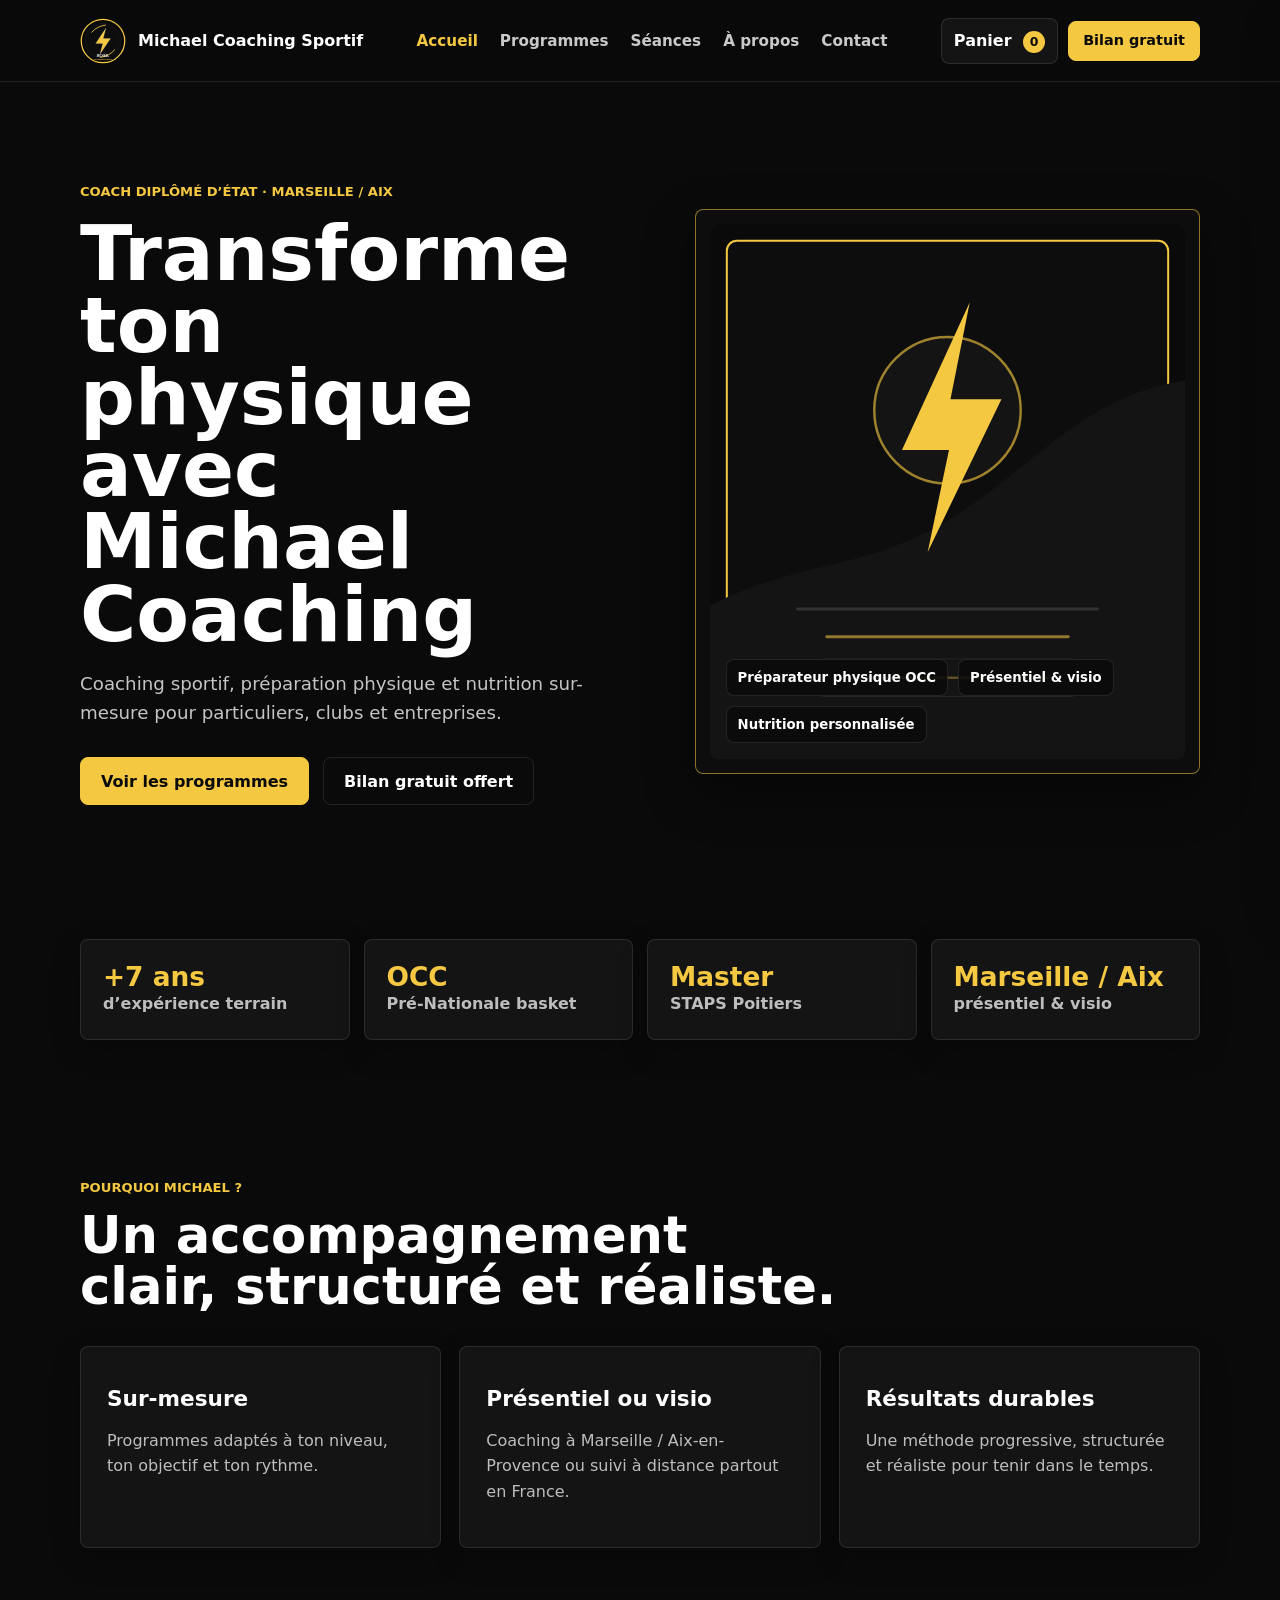
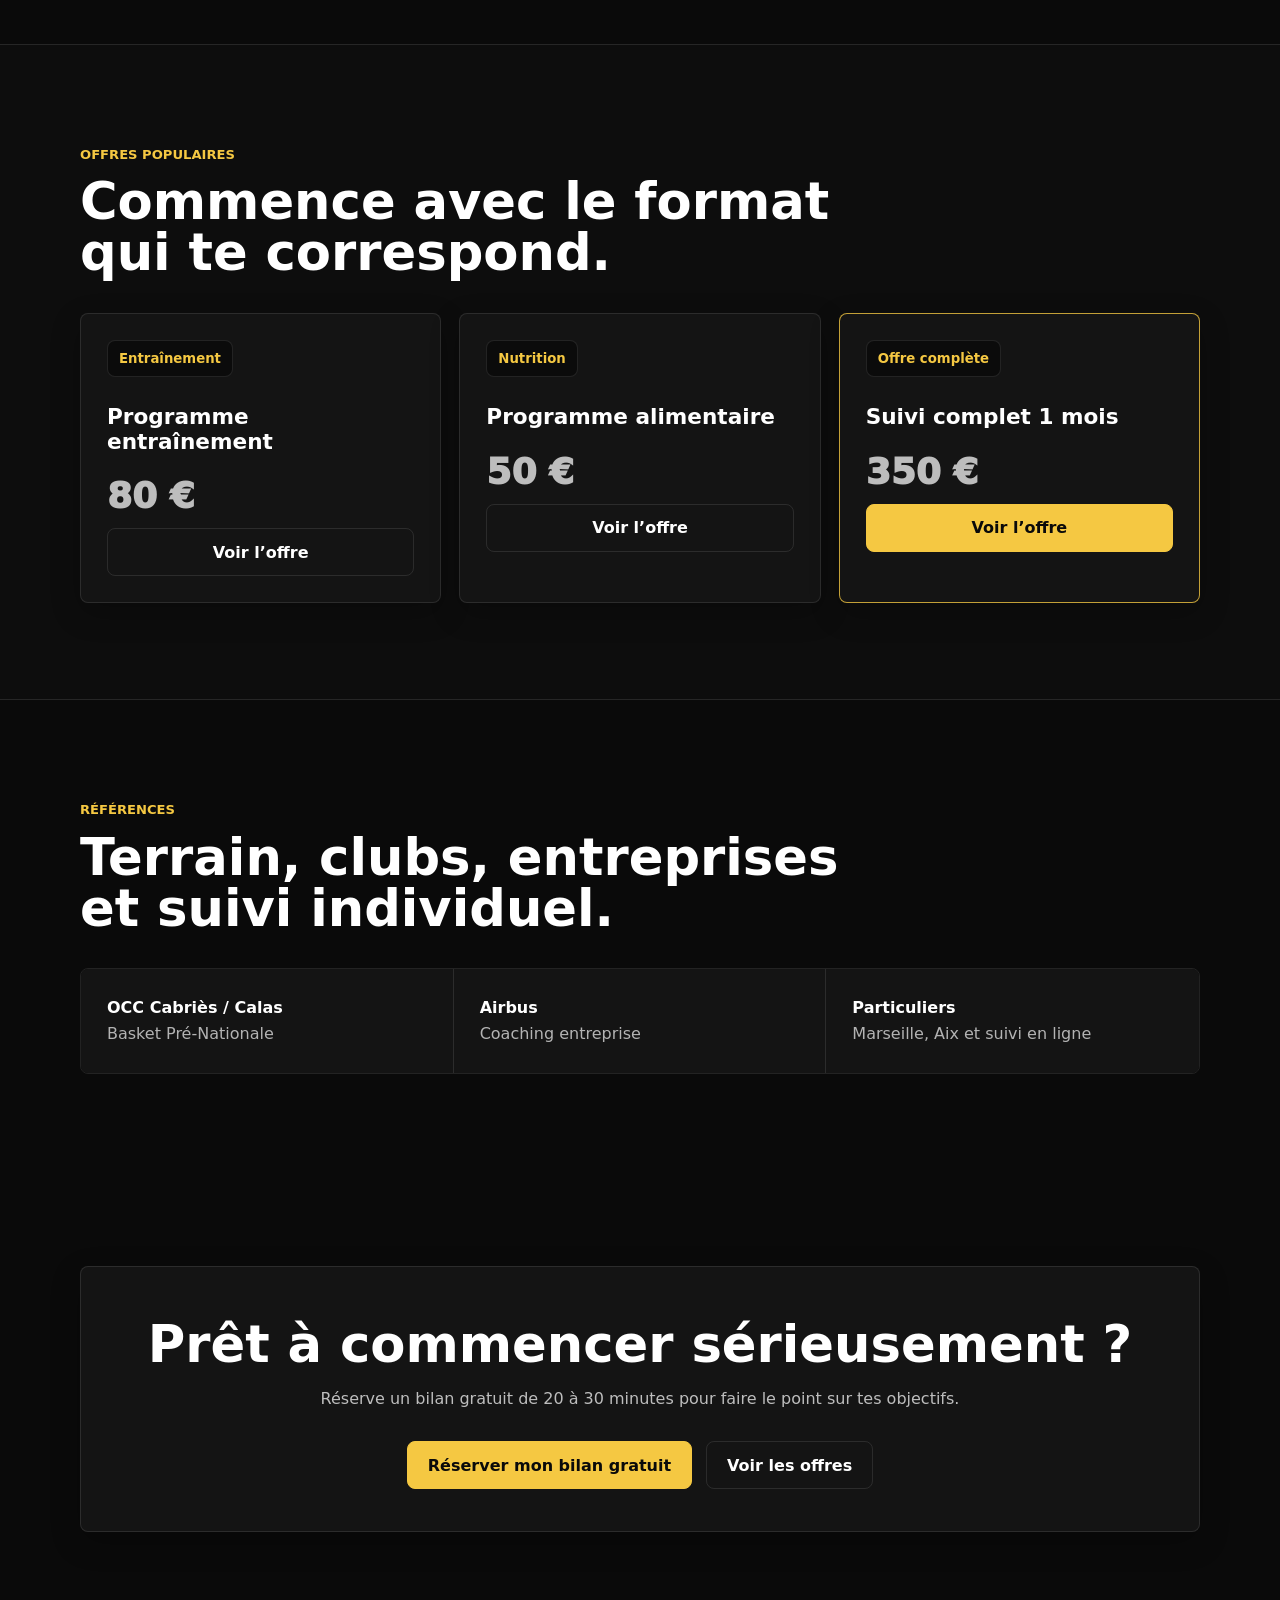
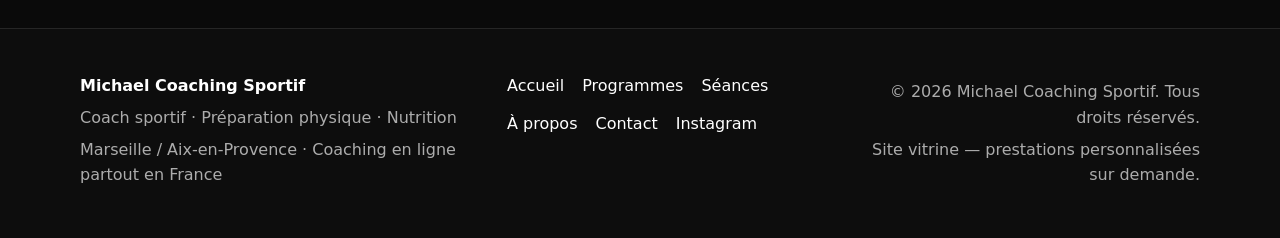
==== commit 306e4164: "Add files via upload" ====
--- a/index.html
+++ b/index.html
@@ -103,22 +103,22 @@
         </div>
         <div class="cards-grid three">
           <article class="product-card compact fade-in">
-            <span class="badge">Entraînement</span>
+            <a class="badge badge-link" href="programmes.html?filter=entrainement">Entraînement</a>
             <h3>Programme entraînement</h3>
             <p class="price">80 €</p>
-            <a class="btn btn-outline" href="programmes.html">Voir l’offre</a>
+            <a class="btn btn-outline" href="programmes.html?filter=entrainement">Voir l’offre</a>
           </article>
           <article class="product-card compact fade-in">
-            <span class="badge">Nutrition</span>
+            <a class="badge badge-link" href="programmes.html?filter=nutrition">Nutrition</a>
             <h3>Programme alimentaire</h3>
             <p class="price">50 €</p>
-            <a class="btn btn-outline" href="programmes.html">Voir l’offre</a>
+            <a class="btn btn-outline" href="programmes.html?filter=nutrition">Voir l’offre</a>
           </article>
           <article class="product-card compact featured fade-in">
-            <span class="badge">Offre complète</span>
+            <a class="badge badge-link" href="programmes.html?filter=offre-complete">Offre complète</a>
             <h3>Suivi complet 1 mois</h3>
             <p class="price">350 €</p>
-            <a class="btn btn-primary" href="programmes.html">Voir l’offre</a>
+            <a class="btn btn-primary" href="programmes.html?filter=offre-complete">Voir l’offre</a>
           </article>
         </div>
       </div>
--- a/style.css
+++ b/style.css
@@ -339,6 +339,16 @@
   color: var(--gold);
 }
 
+.badge-link {
+  transition: background .2s ease, border-color .2s ease, color .2s ease, transform .2s ease;
+}
+
+.badge-link:hover {
+  background: rgba(245,200,66,.14);
+  border-color: rgba(245,200,66,.48);
+  transform: translateY(-1px);
+}
+
 .badge-gold {
   background: var(--gold);
   color: var(--black);
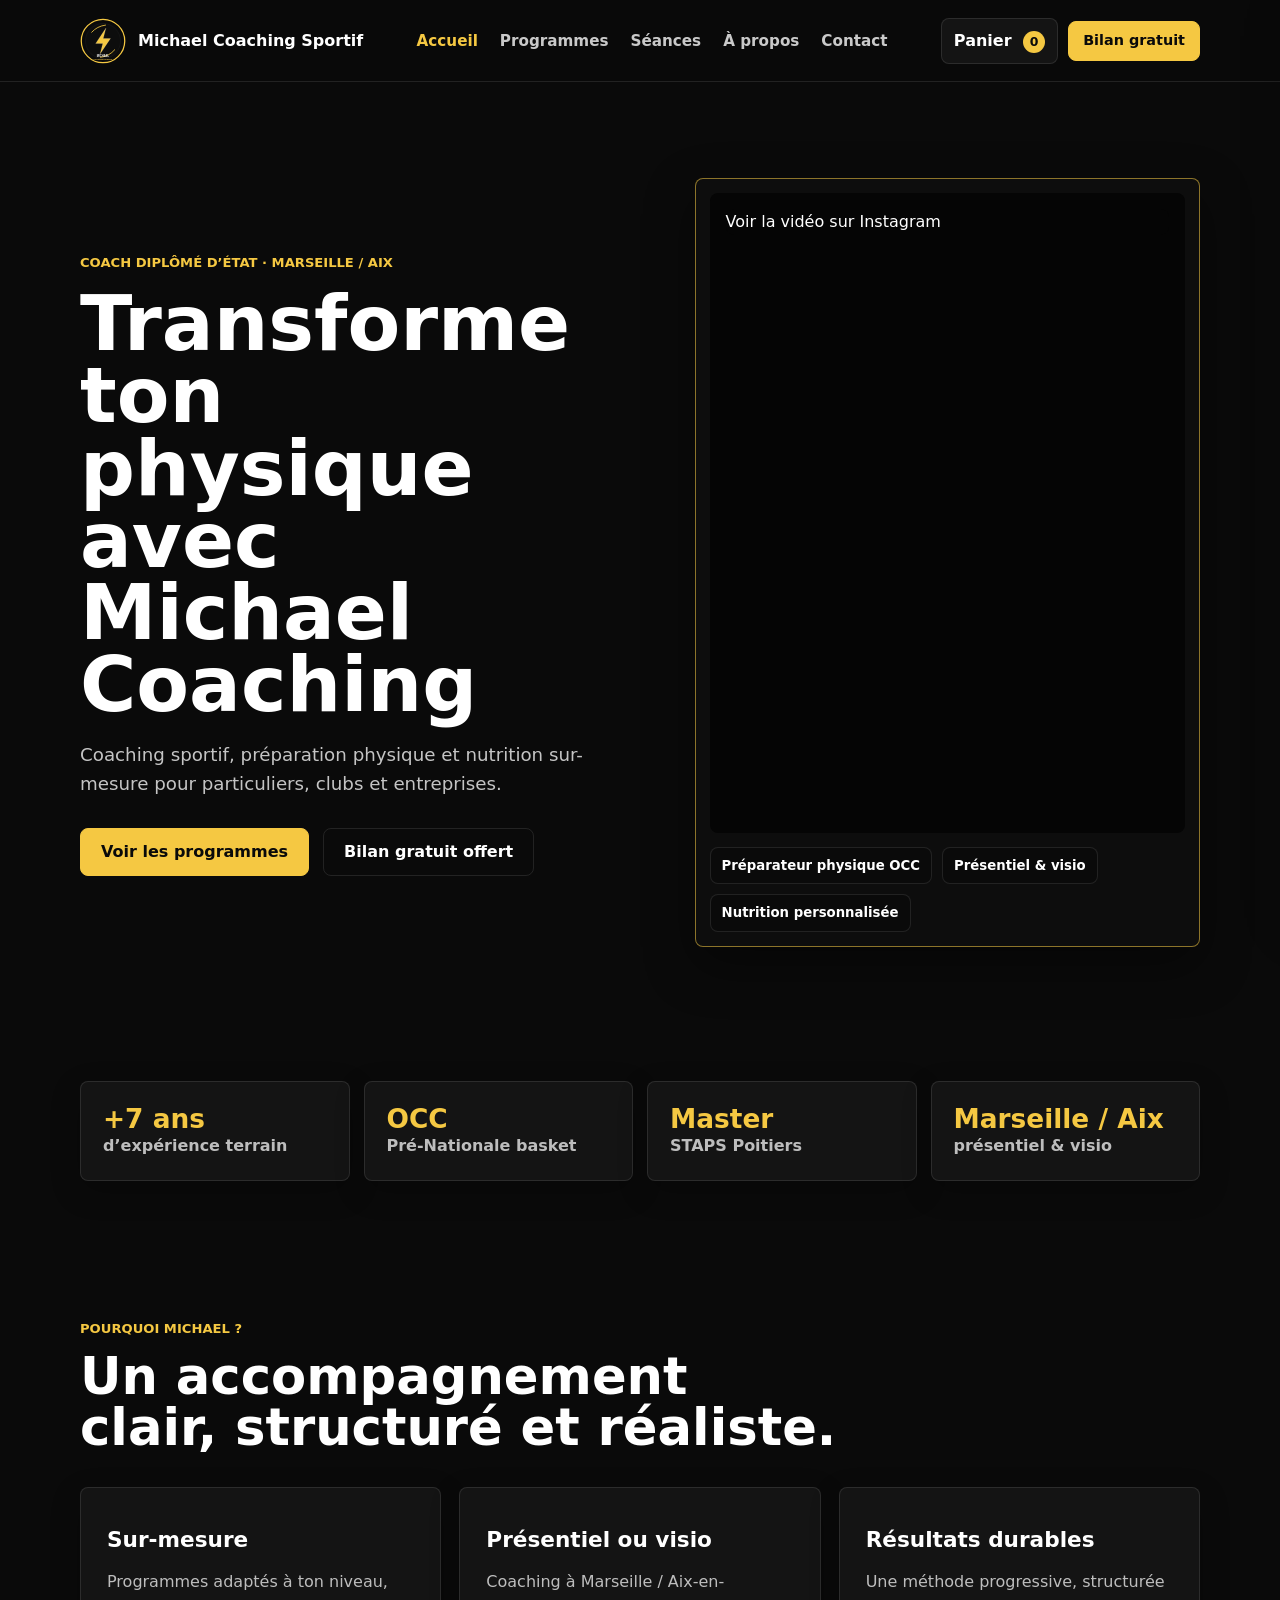
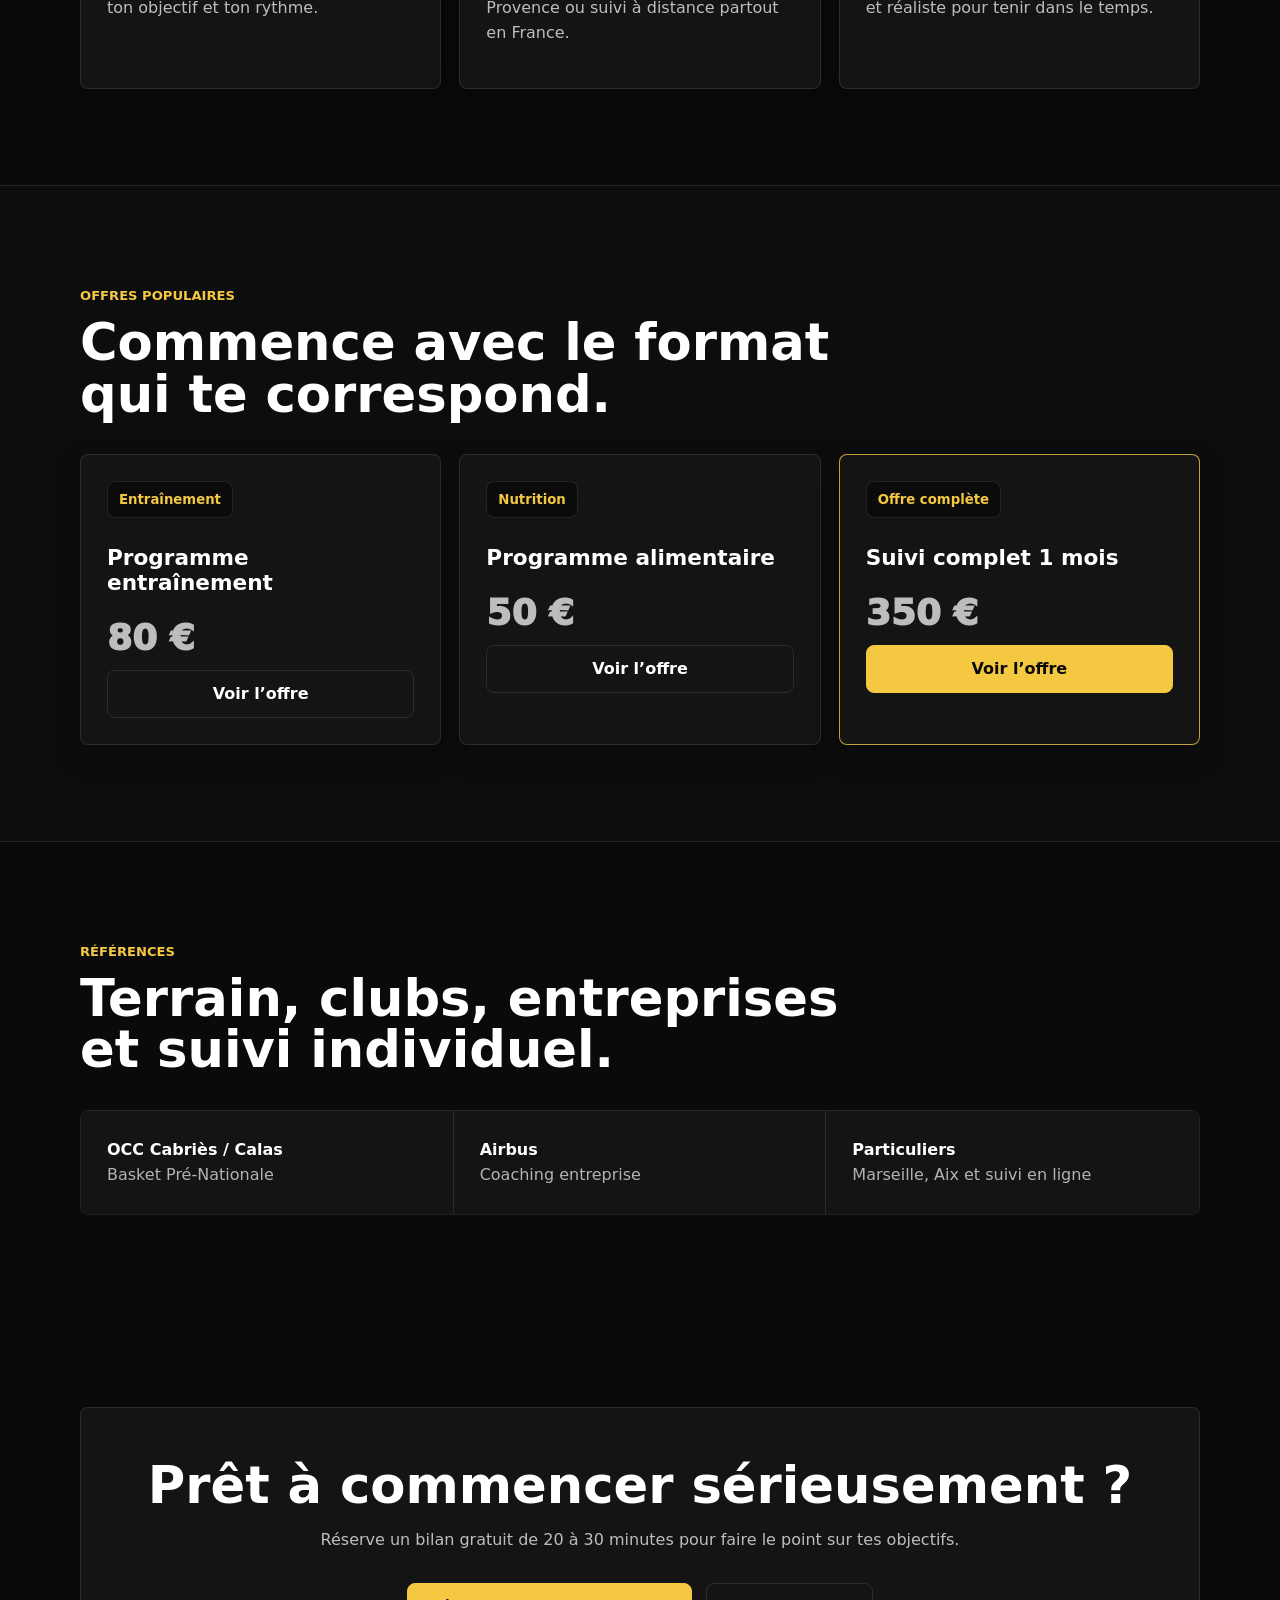
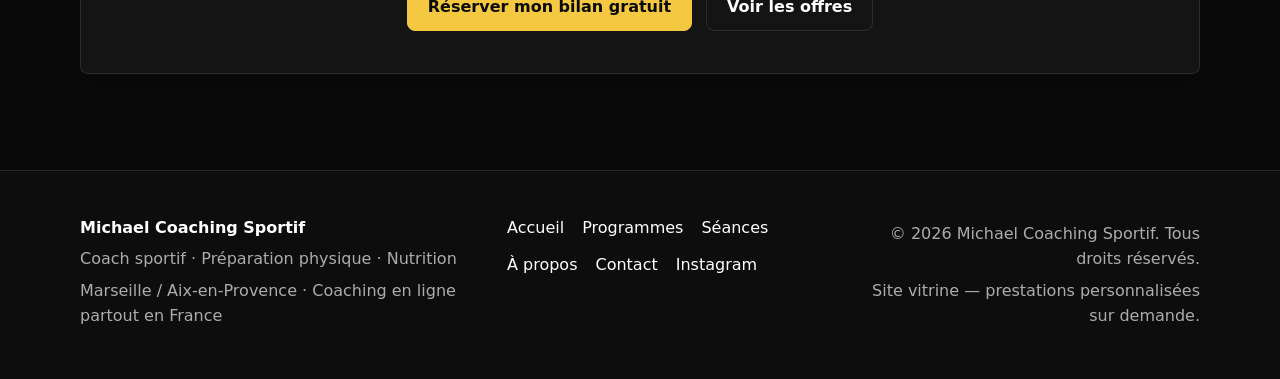
==== commit bee0208c: "Add files via upload" ====
--- a/index.html
+++ b/index.html
@@ -8,7 +8,7 @@
   <meta property="og:title" content="Michael Coaching Sportif — Coach sportif Marseille & Aix-en-Provence">
   <meta property="og:description" content="Coaching sportif, préparation physique et nutrition personnalisée avec Michael Ahmeti, coach diplômé d’État à Marseille, Aix-en-Provence et en ligne.">
   <meta property="og:type" content="website">
-  <meta property="og:image" content="hero-placeholder.svg">
+  <meta property="og:image" content="assets/images/hero-placeholder.svg">
   <link rel="icon" href="logo.svg" type="image/svg+xml">
   <link rel="preconnect" href="https://fonts.googleapis.com">
   <link rel="preconnect" href="https://fonts.gstatic.com" crossorigin>
@@ -52,8 +52,16 @@
             <a class="btn btn-outline" href="contact.html#bilan">Bilan gratuit offert</a>
           </div>
         </div>
-        <div class="hero-visual fade-in">
-          <img src="hero-placeholder.svg" alt="Visuel Michael Coaching Sportif">
+        <div class="hero-visual hero-embed fade-in">
+          <div class="instagram-embed-wrap">
+            <blockquote
+              class="instagram-media"
+              data-instgrm-captioned
+              data-instgrm-permalink="https://www.instagram.com/reel/DWn7XiYiC_Y/?utm_source=ig_web_copy_link"
+              data-instgrm-version="14">
+              <a href="https://www.instagram.com/reel/DWn7XiYiC_Y/?utm_source=ig_web_copy_link" target="_blank" rel="noopener">Voir la vidéo sur Instagram</a>
+            </blockquote>
+          </div>
           <div class="visual-badges" aria-label="Points forts">
             <span>Préparateur physique OCC</span>
             <span>Présentiel & visio</span>
@@ -190,5 +198,6 @@
   </footer>
 
   <script src="main.js"></script>
+  <script async src="https://www.instagram.com/embed.js"></script>
 </body>
 </html>
--- a/style.css
+++ b/style.css
@@ -308,11 +308,34 @@
   border-radius: var(--radius);
 }
 
+.hero-embed {
+  display: flex;
+  flex-direction: column;
+  gap: 14px;
+}
+
+.instagram-embed-wrap {
+  min-height: 640px;
+  padding: 16px;
+  border-radius: var(--radius);
+  background: #050505;
+}
+
+.instagram-embed-wrap blockquote.instagram-media {
+  min-width: 100% !important;
+  width: 100% !important;
+  max-width: 100% !important;
+  margin: 0 !important;
+  border-radius: var(--radius) !important;
+  background: #050505 !important;
+}
+
+.instagram-embed-wrap iframe {
+  border-radius: var(--radius) !important;
+}
+
 .visual-badges {
-  position: absolute;
-  left: 30px;
-  right: 30px;
-  bottom: 30px;
+  position: static;
   display: flex;
   flex-wrap: wrap;
   gap: 10px;
@@ -453,6 +476,10 @@
   display: flex;
   flex-direction: column;
   gap: 14px;
+}
+
+.product-card.is-hidden {
+  display: none !important;
 }
 
 .product-card.compact {
--- a/responsive.css
+++ b/responsive.css
@@ -174,8 +174,7 @@
   }
 
   .visual-badges {
-    position: static;
-    margin-top: 12px;
+    margin-top: 0;
   }
 
   .visual-badges span {
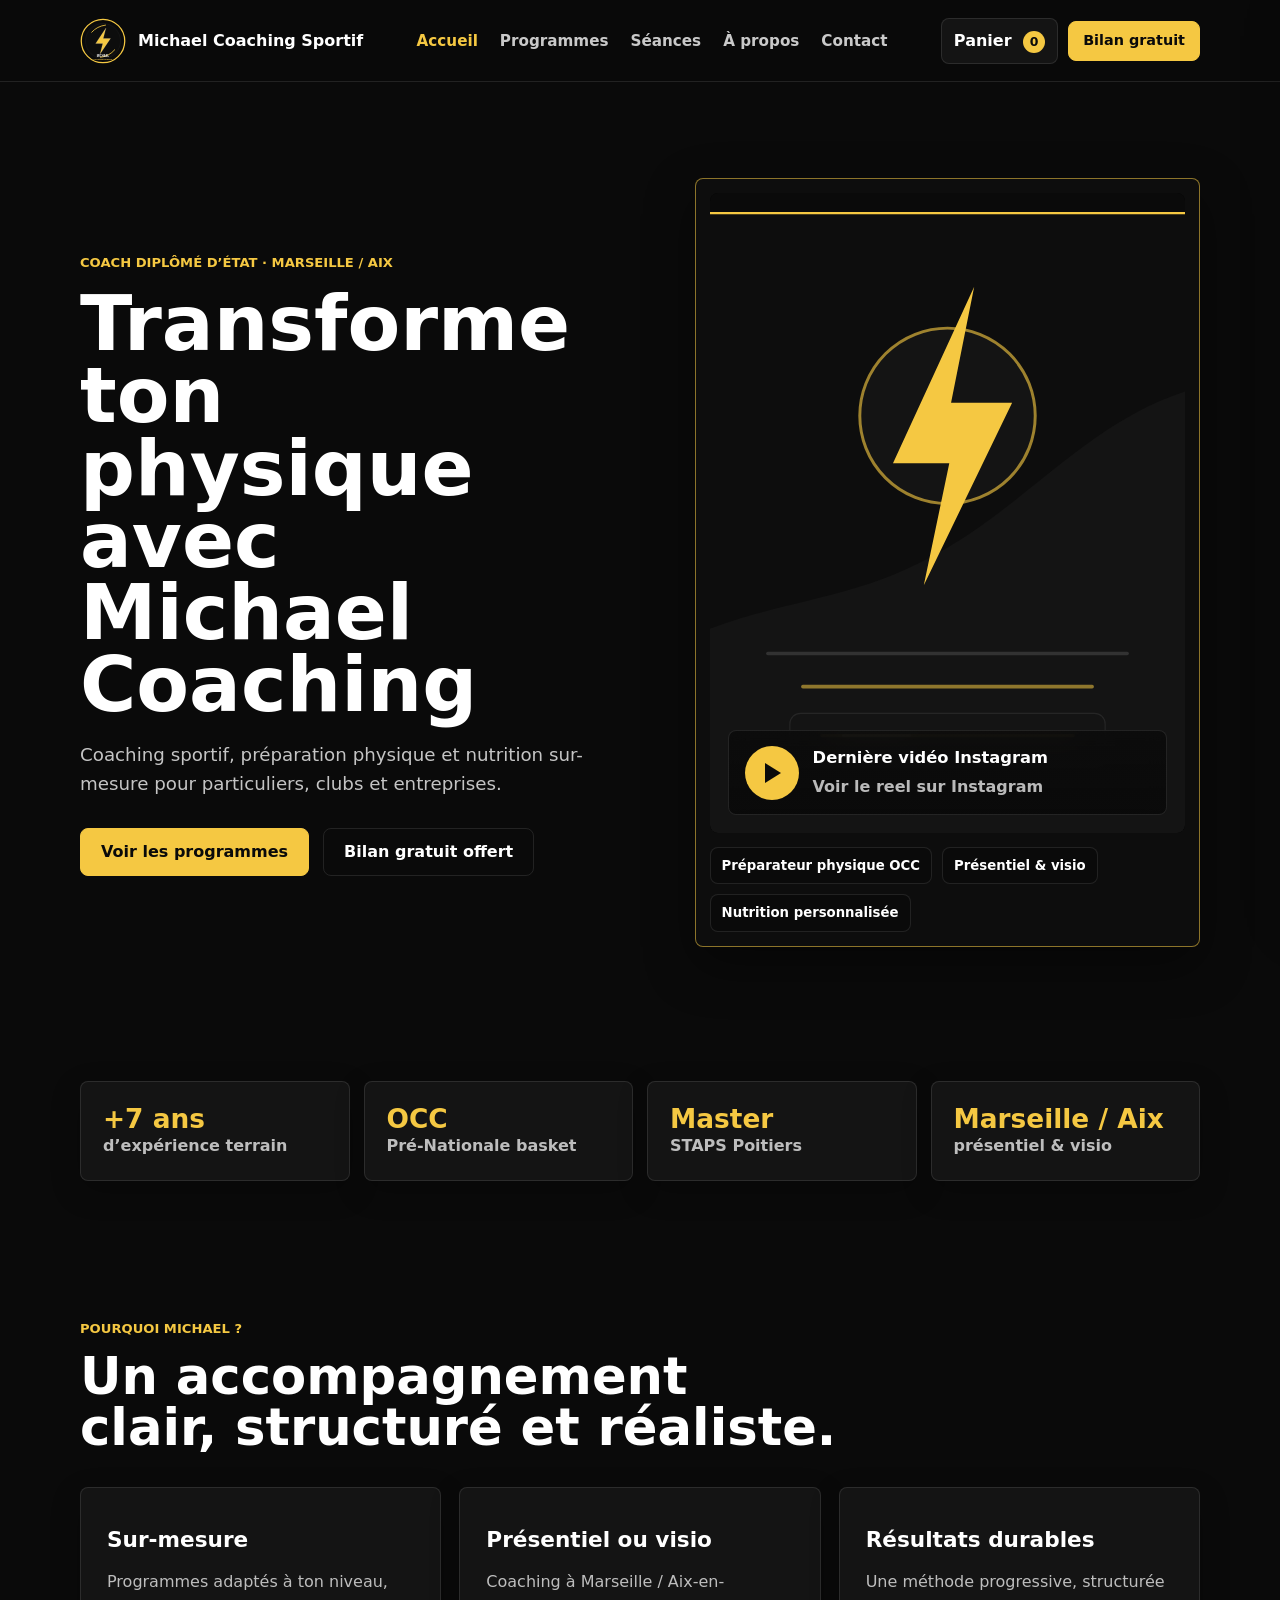
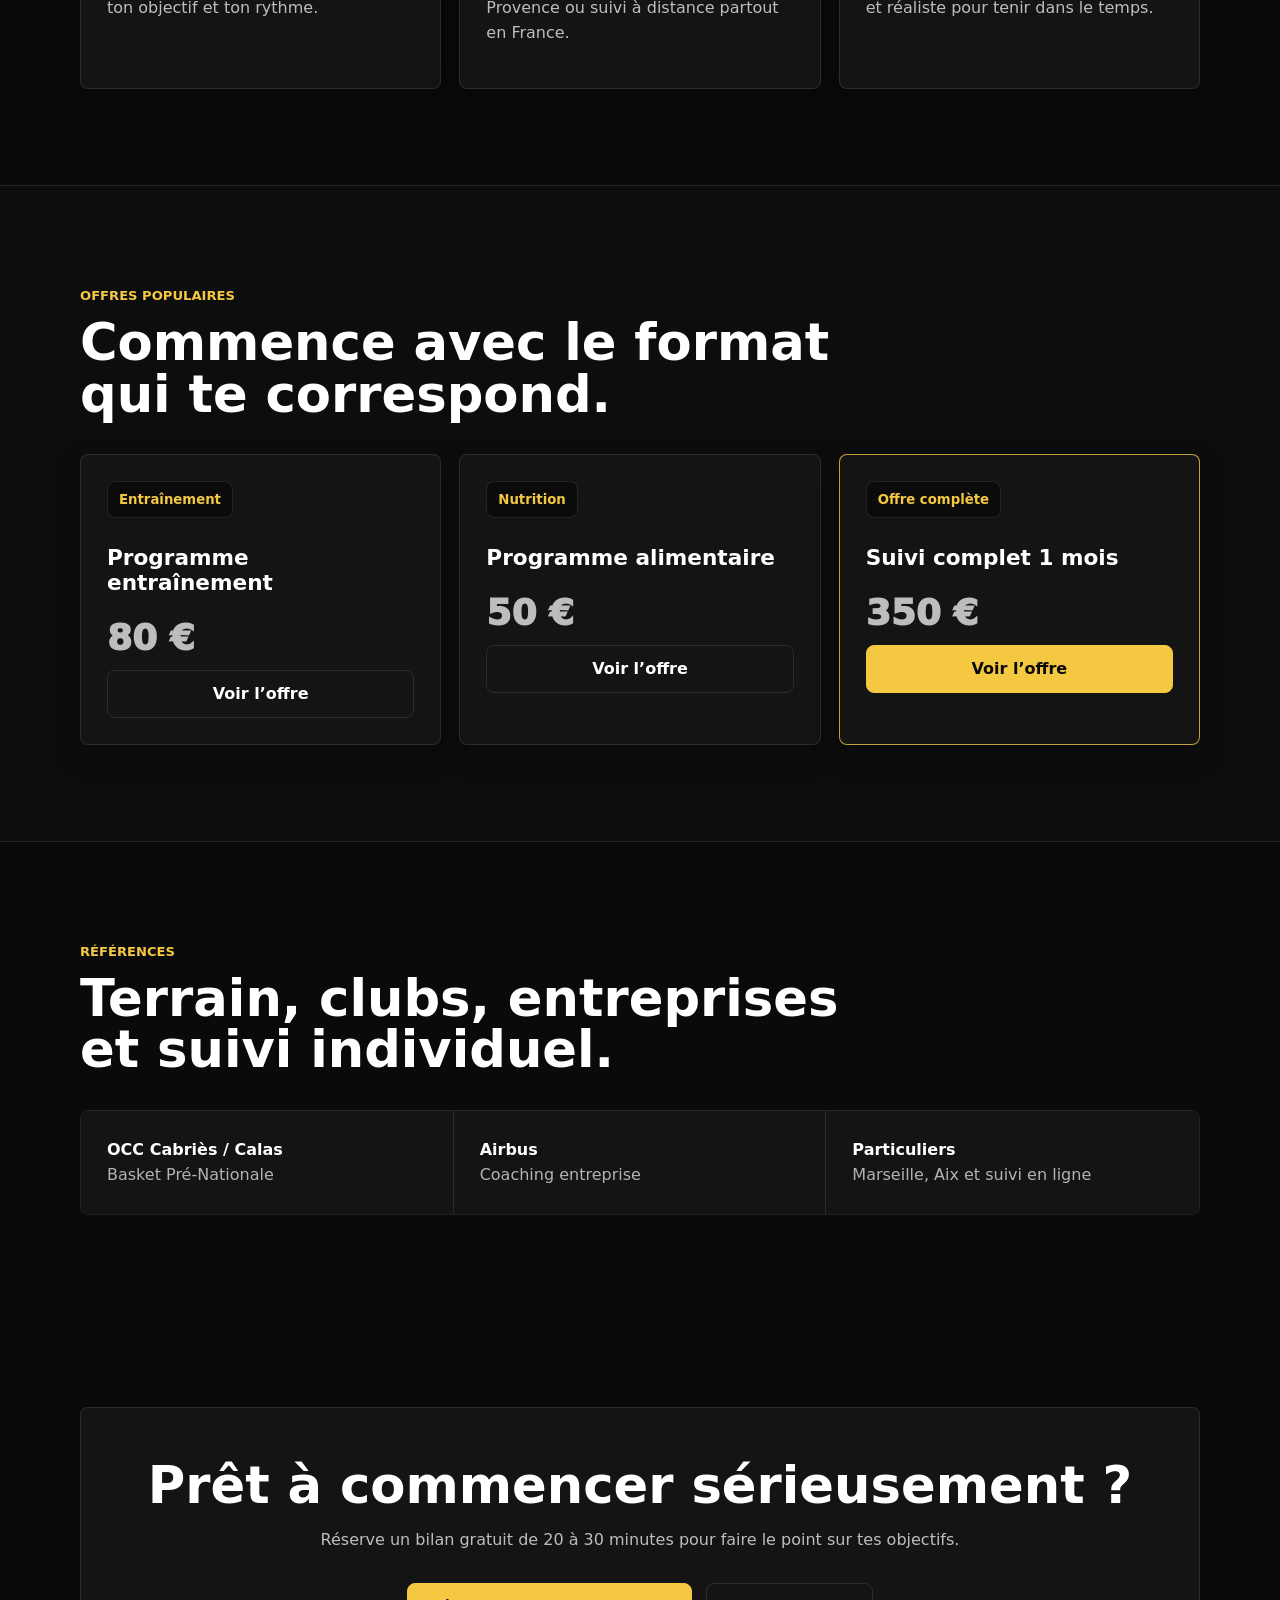
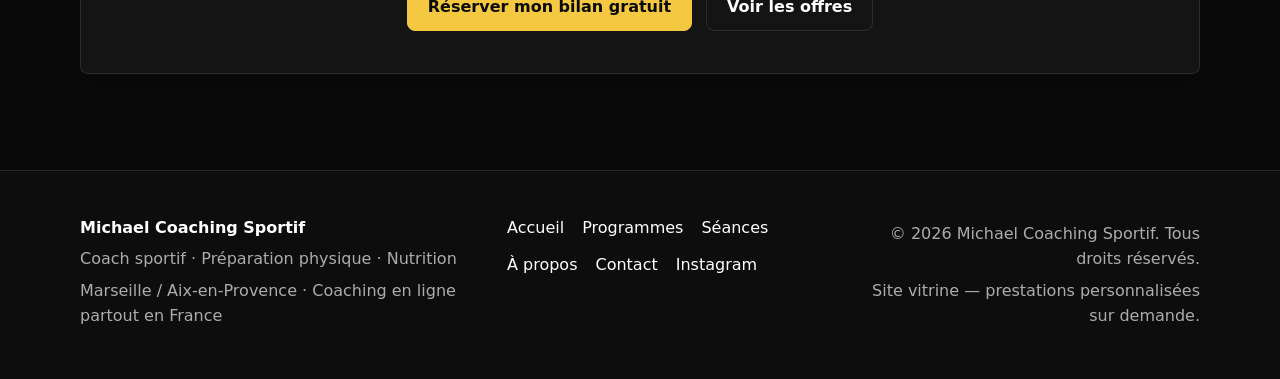
==== commit 9f35d8e4: "Add files via upload" ====
--- a/index.html
+++ b/index.html
@@ -8,7 +8,7 @@
   <meta property="og:title" content="Michael Coaching Sportif — Coach sportif Marseille & Aix-en-Provence">
   <meta property="og:description" content="Coaching sportif, préparation physique et nutrition personnalisée avec Michael Ahmeti, coach diplômé d’État à Marseille, Aix-en-Provence et en ligne.">
   <meta property="og:type" content="website">
-  <meta property="og:image" content="assets/images/hero-placeholder.svg">
+  <meta property="og:image" content="hero-placeholder.svg">
   <link rel="icon" href="logo.svg" type="image/svg+xml">
   <link rel="preconnect" href="https://fonts.googleapis.com">
   <link rel="preconnect" href="https://fonts.gstatic.com" crossorigin>
@@ -53,15 +53,18 @@
           </div>
         </div>
         <div class="hero-visual hero-embed fade-in">
-          <div class="instagram-embed-wrap">
-            <blockquote
-              class="instagram-media"
-              data-instgrm-captioned
-              data-instgrm-permalink="https://www.instagram.com/reel/DWn7XiYiC_Y/?utm_source=ig_web_copy_link"
-              data-instgrm-version="14">
-              <a href="https://www.instagram.com/reel/DWn7XiYiC_Y/?utm_source=ig_web_copy_link" target="_blank" rel="noopener">Voir la vidéo sur Instagram</a>
-            </blockquote>
-          </div>
+          <a class="instagram-preview" href="https://www.instagram.com/reel/DWn7XiYiC_Y/?utm_source=ig_web_copy_link" target="_blank" rel="noopener" aria-label="Ouvrir la dernière vidéo Instagram de Michael Coaching">
+            <img src="hero-placeholder.svg" alt="Aperçu de la dernière vidéo Instagram de Michael Coaching">
+            <div class="instagram-preview-overlay">
+              <div class="play-badge">
+                <span class="play-icon"></span>
+              </div>
+              <div class="instagram-preview-copy">
+                <strong>Dernière vidéo Instagram</strong>
+                <span>Voir le reel sur Instagram</span>
+              </div>
+            </div>
+          </a>
           <div class="visual-badges" aria-label="Points forts">
             <span>Préparateur physique OCC</span>
             <span>Présentiel & visio</span>
@@ -198,6 +201,5 @@
   </footer>
 
   <script src="main.js"></script>
-  <script async src="https://www.instagram.com/embed.js"></script>
 </body>
 </html>
--- a/style.css
+++ b/style.css
@@ -314,24 +314,65 @@
   gap: 14px;
 }
 
-.instagram-embed-wrap {
+.instagram-preview {
+  position: relative;
+  display: block;
+  overflow: hidden;
+  border-radius: var(--radius);
+  background: #050505;
+}
+
+.instagram-preview img {
+  width: 100%;
   min-height: 640px;
-  padding: 16px;
-  border-radius: var(--radius);
-  background: #050505;
-}
-
-.instagram-embed-wrap blockquote.instagram-media {
-  min-width: 100% !important;
-  width: 100% !important;
-  max-width: 100% !important;
-  margin: 0 !important;
-  border-radius: var(--radius) !important;
-  background: #050505 !important;
-}
-
-.instagram-embed-wrap iframe {
-  border-radius: var(--radius) !important;
+  object-fit: cover;
+}
+
+.instagram-preview-overlay {
+  position: absolute;
+  inset: auto 18px 18px 18px;
+  display: flex;
+  align-items: center;
+  gap: 14px;
+  padding: 14px 16px;
+  border: 1px solid rgba(255,255,255,.1);
+  border-radius: var(--radius);
+  background: linear-gradient(180deg, rgba(10,10,10,.78), rgba(10,10,10,.96));
+  backdrop-filter: blur(10px);
+}
+
+.play-badge {
+  display: inline-flex;
+  align-items: center;
+  justify-content: center;
+  width: 54px;
+  height: 54px;
+  border-radius: 999px;
+  background: var(--gold);
+  flex: 0 0 auto;
+}
+
+.play-icon {
+  width: 0;
+  height: 0;
+  margin-left: 3px;
+  border-top: 10px solid transparent;
+  border-bottom: 10px solid transparent;
+  border-left: 16px solid var(--black);
+}
+
+.instagram-preview-copy {
+  display: grid;
+  gap: 3px;
+}
+
+.instagram-preview-copy strong {
+  font-size: 1.02rem;
+}
+
+.instagram-preview-copy span {
+  color: rgba(255,255,255,.72);
+  font-weight: 650;
 }
 
 .visual-badges {
--- a/responsive.css
+++ b/responsive.css
@@ -177,8 +177,22 @@
     margin-top: 0;
   }
 
+  .instagram-preview img {
+    min-height: 520px;
+  }
+
   .visual-badges span {
     width: 100%;
+  }
+
+  .instagram-preview img {
+    min-height: 400px;
+  }
+
+  .instagram-preview-overlay {
+    left: 12px;
+    right: 12px;
+    bottom: 12px;
   }
 
   .stats-grid,
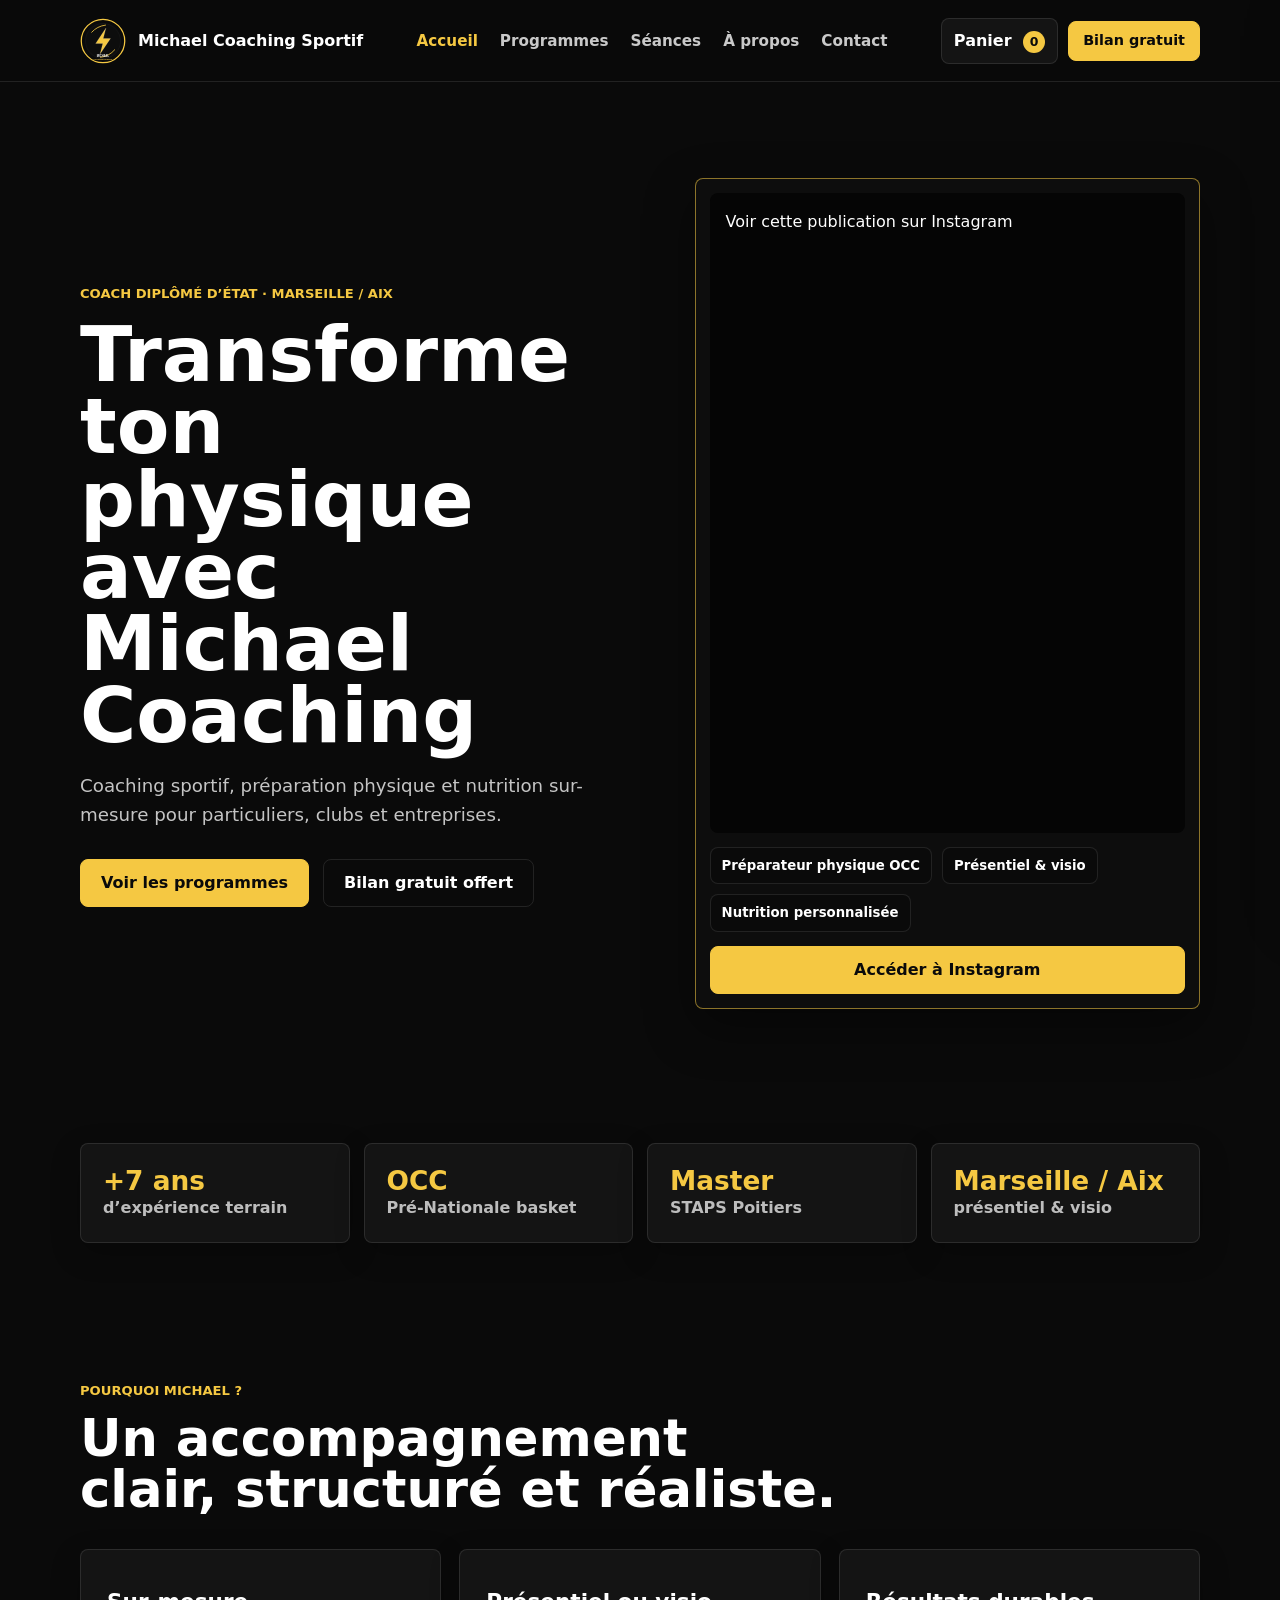
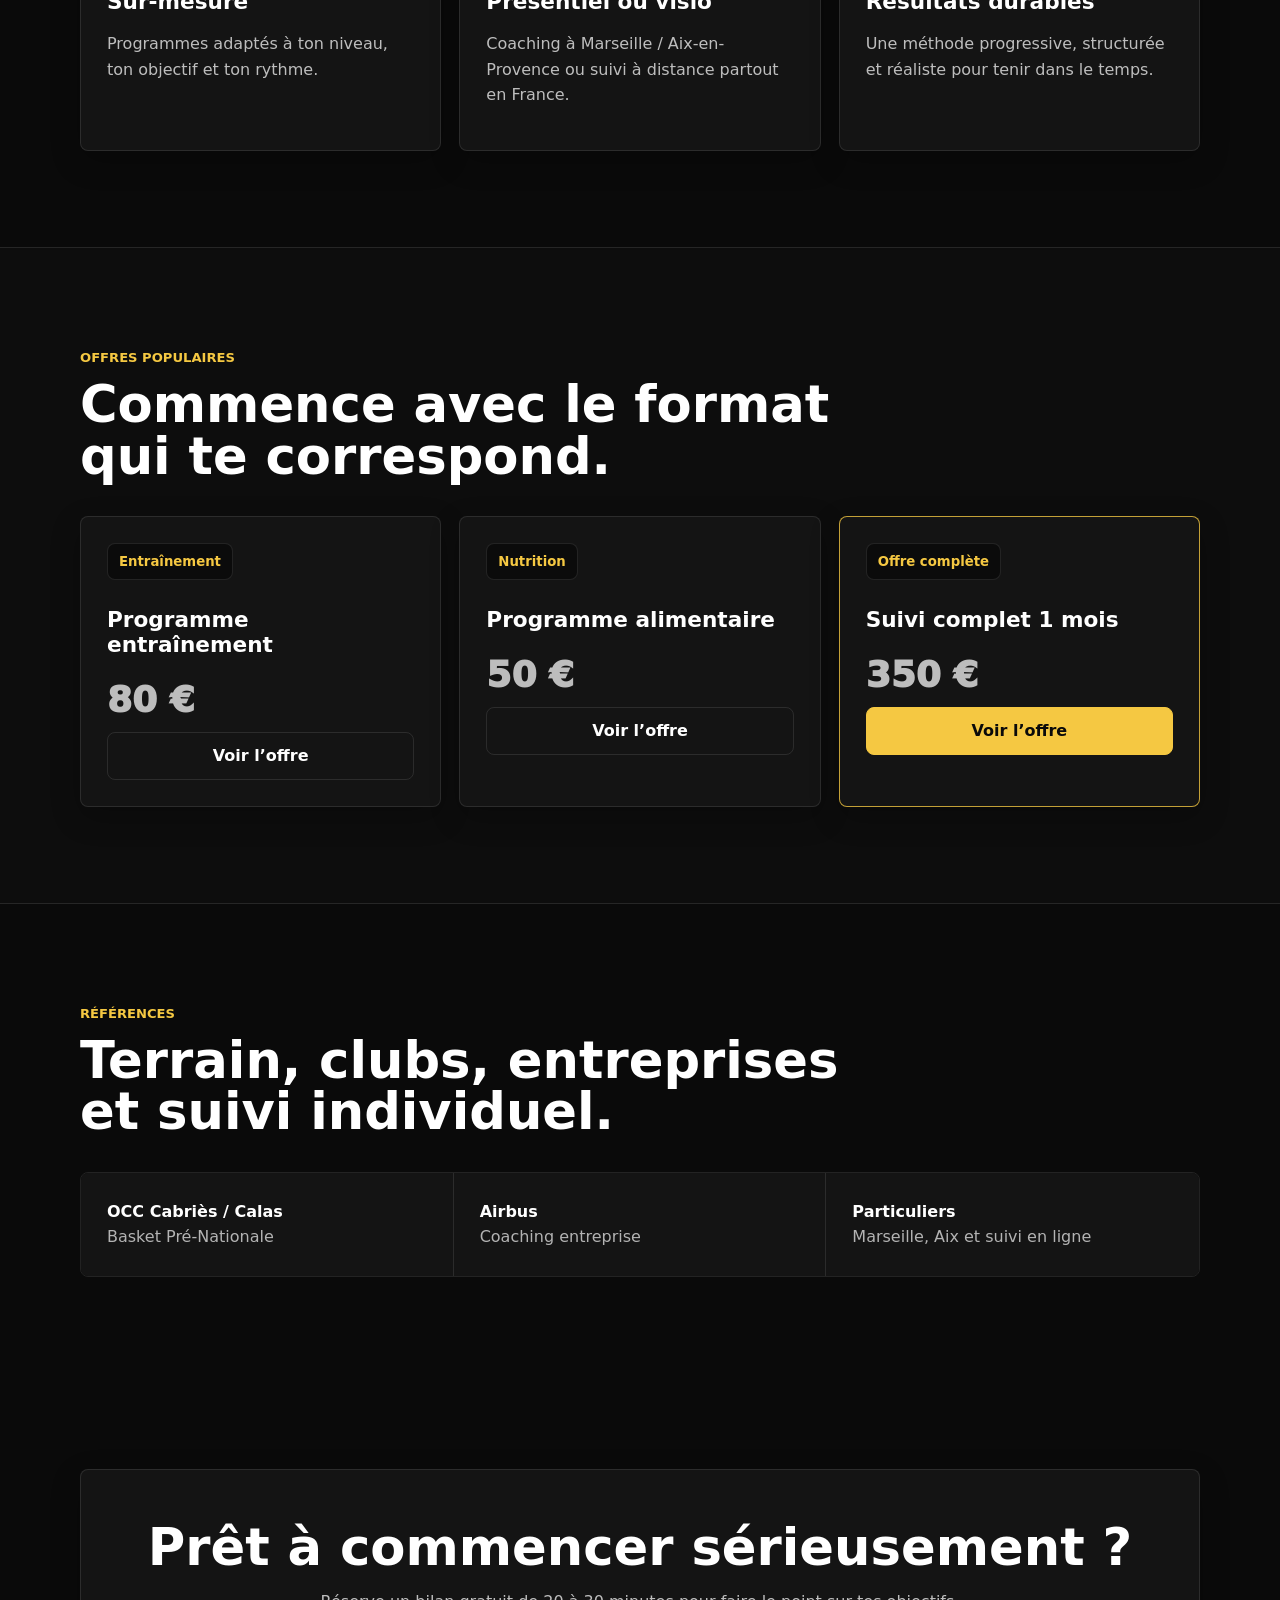
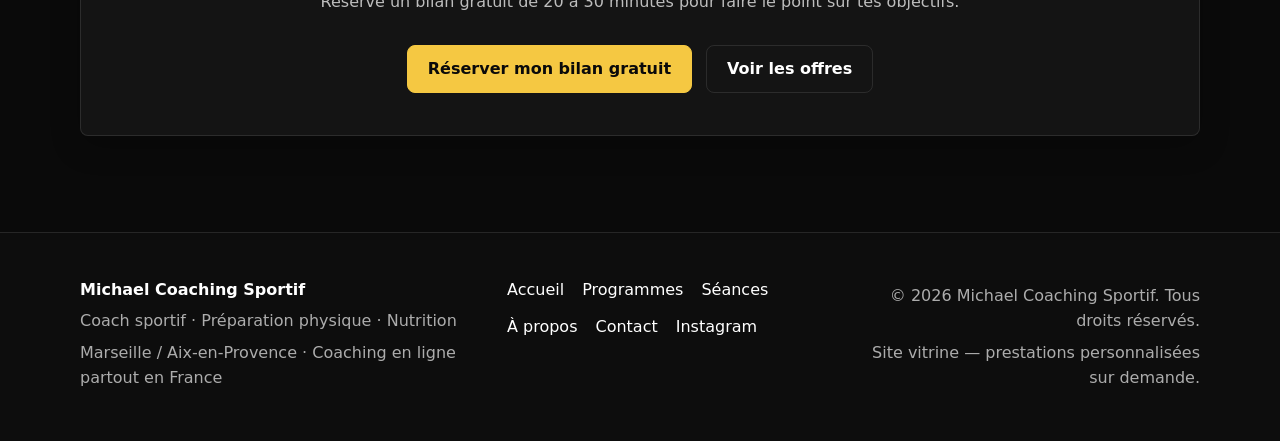
==== commit 83b1c64e: "Add files via upload" ====
--- a/index.html
+++ b/index.html
@@ -8,7 +8,7 @@
   <meta property="og:title" content="Michael Coaching Sportif — Coach sportif Marseille & Aix-en-Provence">
   <meta property="og:description" content="Coaching sportif, préparation physique et nutrition personnalisée avec Michael Ahmeti, coach diplômé d’État à Marseille, Aix-en-Provence et en ligne.">
   <meta property="og:type" content="website">
-  <meta property="og:image" content="hero-placeholder.svg">
+  <meta property="og:image" content="assets/images/hero-placeholder.svg">
   <link rel="icon" href="logo.svg" type="image/svg+xml">
   <link rel="preconnect" href="https://fonts.googleapis.com">
   <link rel="preconnect" href="https://fonts.gstatic.com" crossorigin>
@@ -53,22 +53,18 @@
           </div>
         </div>
         <div class="hero-visual hero-embed fade-in">
-          <a class="instagram-preview" href="https://www.instagram.com/reel/DWn7XiYiC_Y/?utm_source=ig_web_copy_link" target="_blank" rel="noopener" aria-label="Ouvrir la dernière vidéo Instagram de Michael Coaching">
-            <img src="hero-placeholder.svg" alt="Aperçu de la dernière vidéo Instagram de Michael Coaching">
-            <div class="instagram-preview-overlay">
-              <div class="play-badge">
-                <span class="play-icon"></span>
-              </div>
-              <div class="instagram-preview-copy">
-                <strong>Dernière vidéo Instagram</strong>
-                <span>Voir le reel sur Instagram</span>
-              </div>
+          <div class="instagram-embed-wrap">
+            <blockquote class="instagram-media" data-instgrm-captioned data-instgrm-permalink="https://www.instagram.com/reel/DWn7XiYiC_Y/?utm_source=ig_embed&amp;utm_campaign=loading" data-instgrm-version="14">
+              <a href="https://www.instagram.com/reel/DWn7XiYiC_Y/?utm_source=ig_embed&amp;utm_campaign=loading" target="_blank" rel="noopener">Voir cette publication sur Instagram</a>
+            </blockquote>
+          </div>
+          <div class="hero-visual-footer">
+            <div class="visual-badges" aria-label="Points forts">
+              <span>Préparateur physique OCC</span>
+              <span>Présentiel & visio</span>
+              <span>Nutrition personnalisée</span>
             </div>
-          </a>
-          <div class="visual-badges" aria-label="Points forts">
-            <span>Préparateur physique OCC</span>
-            <span>Présentiel & visio</span>
-            <span>Nutrition personnalisée</span>
+            <a class="btn btn-primary instagram-cta" href="https://www.instagram.com/reel/DWn7XiYiC_Y/?utm_source=ig_web_copy_link" target="_blank" rel="noopener">Accéder à Instagram</a>
           </div>
         </div>
       </div>
@@ -201,5 +197,6 @@
   </footer>
 
   <script src="main.js"></script>
+  <script async src="//www.instagram.com/embed.js"></script>
 </body>
 </html>
--- a/style.css
+++ b/style.css
@@ -314,65 +314,31 @@
   gap: 14px;
 }
 
-.instagram-preview {
-  position: relative;
-  display: block;
-  overflow: hidden;
+.instagram-embed-wrap {
+  display: flex;
+  justify-content: center;
+  min-height: 640px;
+  padding: 16px;
   border-radius: var(--radius);
   background: #050505;
 }
 
-.instagram-preview img {
+.instagram-embed-wrap .instagram-media {
+  width: 100% !important;
+  max-width: 540px !important;
+  min-width: 280px !important;
+  margin: 0 auto !important;
+  border-radius: var(--radius) !important;
+}
+
+.hero-visual-footer {
+  display: flex;
+  flex-direction: column;
+  gap: 14px;
+}
+
+.instagram-cta {
   width: 100%;
-  min-height: 640px;
-  object-fit: cover;
-}
-
-.instagram-preview-overlay {
-  position: absolute;
-  inset: auto 18px 18px 18px;
-  display: flex;
-  align-items: center;
-  gap: 14px;
-  padding: 14px 16px;
-  border: 1px solid rgba(255,255,255,.1);
-  border-radius: var(--radius);
-  background: linear-gradient(180deg, rgba(10,10,10,.78), rgba(10,10,10,.96));
-  backdrop-filter: blur(10px);
-}
-
-.play-badge {
-  display: inline-flex;
-  align-items: center;
-  justify-content: center;
-  width: 54px;
-  height: 54px;
-  border-radius: 999px;
-  background: var(--gold);
-  flex: 0 0 auto;
-}
-
-.play-icon {
-  width: 0;
-  height: 0;
-  margin-left: 3px;
-  border-top: 10px solid transparent;
-  border-bottom: 10px solid transparent;
-  border-left: 16px solid var(--black);
-}
-
-.instagram-preview-copy {
-  display: grid;
-  gap: 3px;
-}
-
-.instagram-preview-copy strong {
-  font-size: 1.02rem;
-}
-
-.instagram-preview-copy span {
-  color: rgba(255,255,255,.72);
-  font-weight: 650;
 }
 
 .visual-badges {
--- a/responsive.css
+++ b/responsive.css
@@ -177,22 +177,16 @@
     margin-top: 0;
   }
 
-  .instagram-preview img {
-    min-height: 520px;
+  .instagram-embed-wrap {
+    min-height: 560px;
   }
 
   .visual-badges span {
     width: 100%;
   }
 
-  .instagram-preview img {
-    min-height: 400px;
-  }
-
-  .instagram-preview-overlay {
-    left: 12px;
-    right: 12px;
-    bottom: 12px;
+  .instagram-embed-wrap {
+    min-height: 440px;
   }
 
   .stats-grid,
